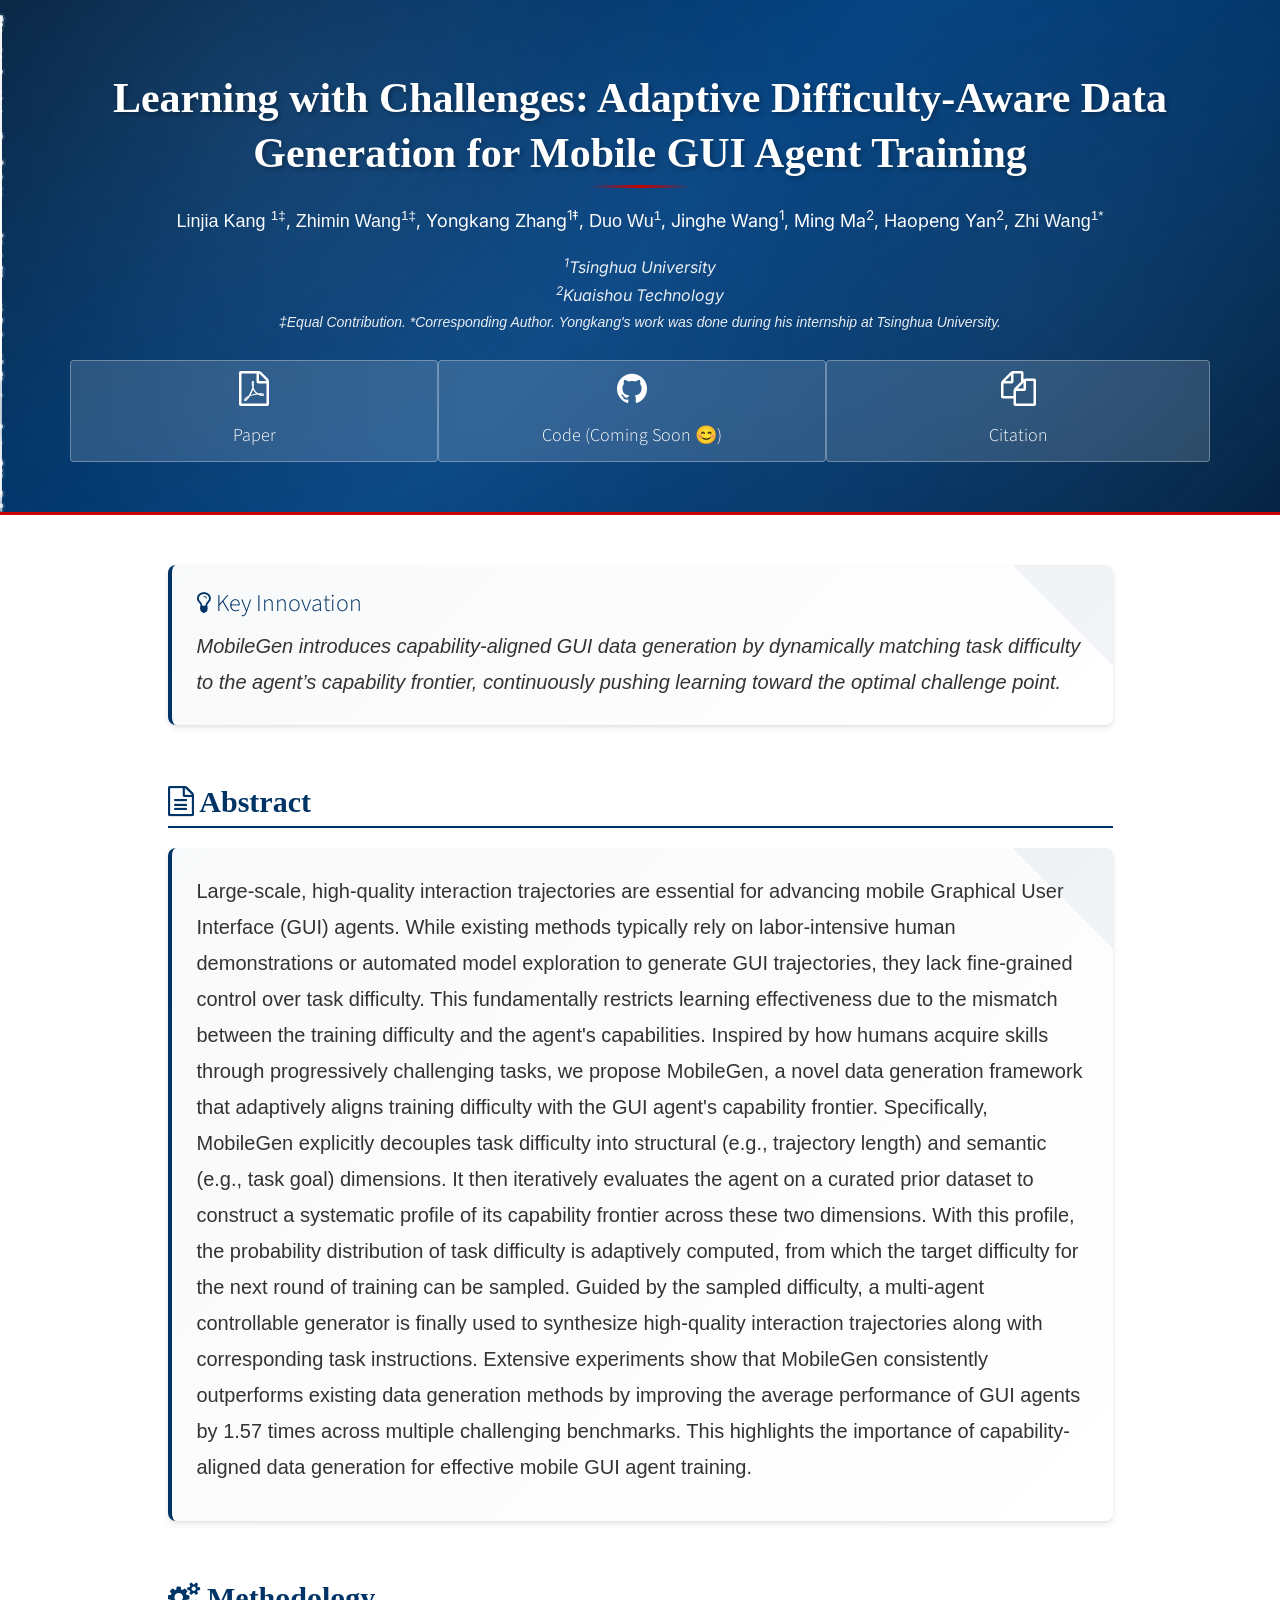
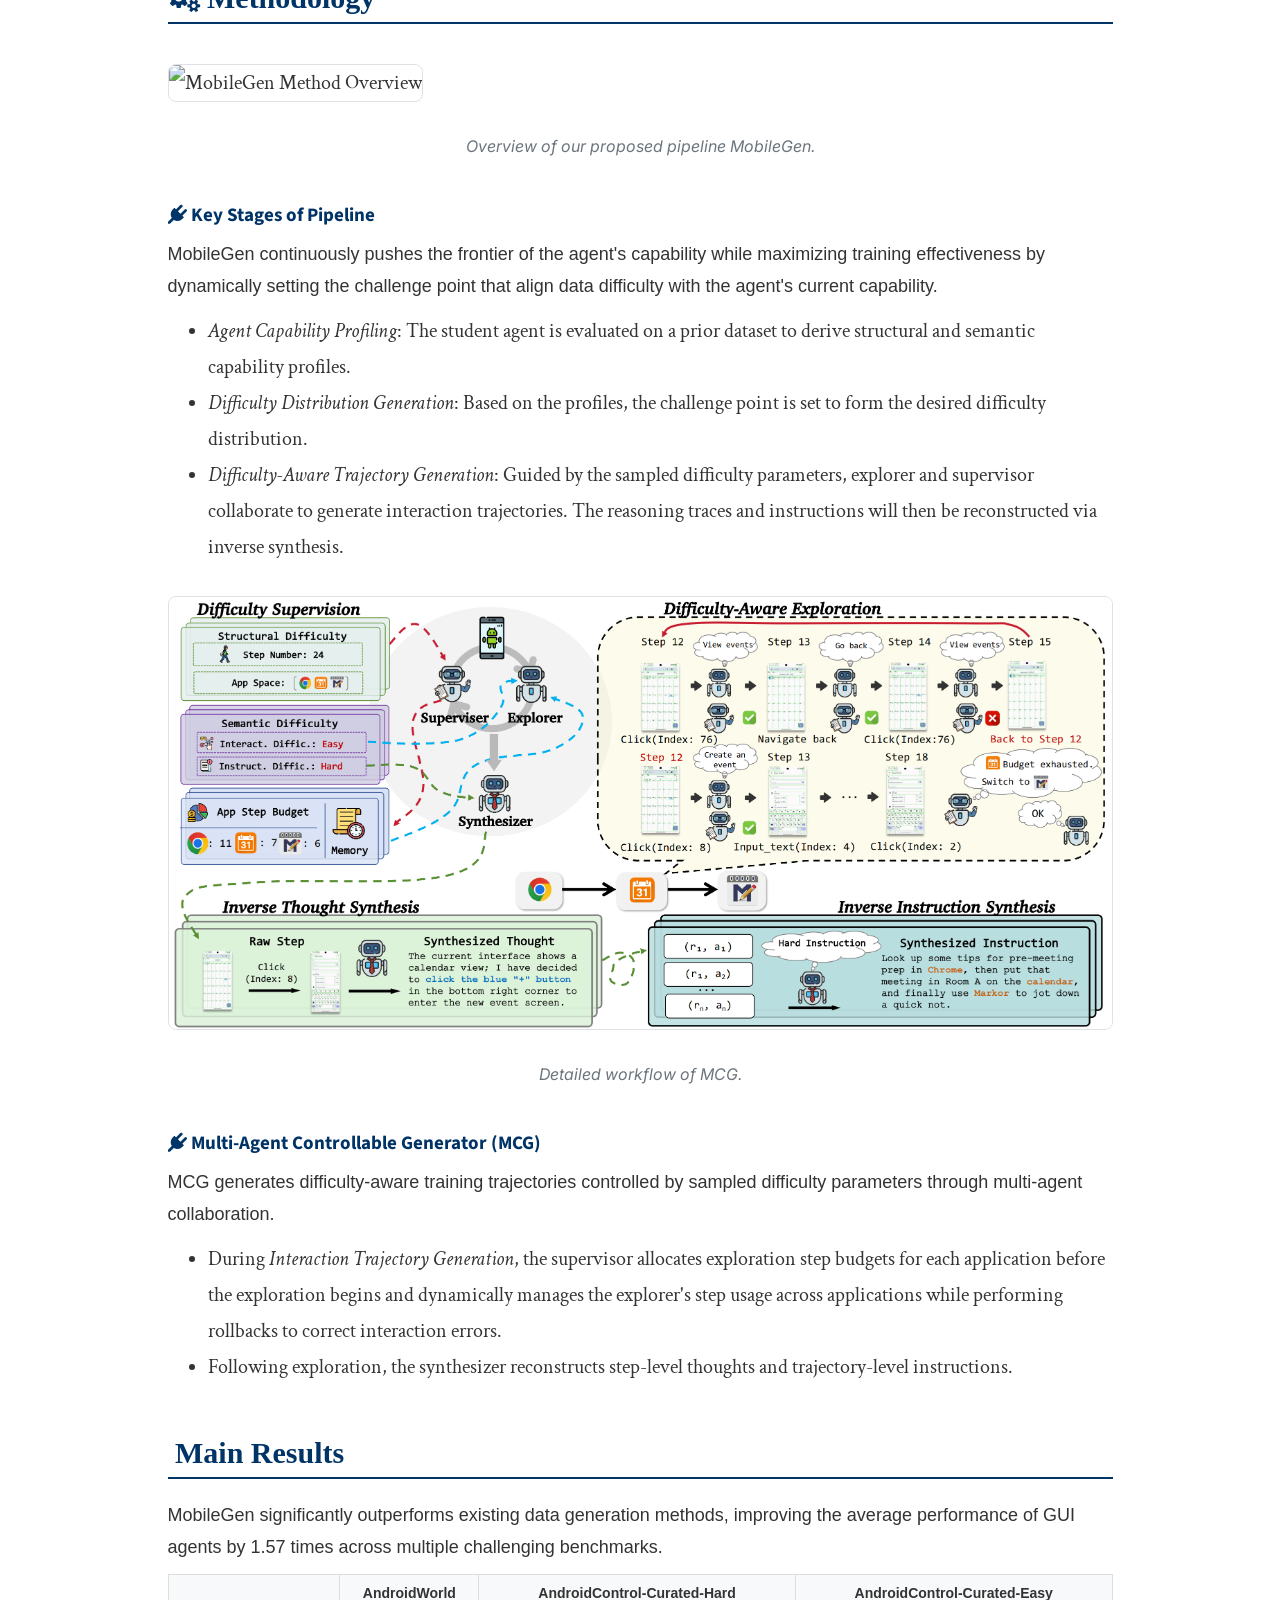
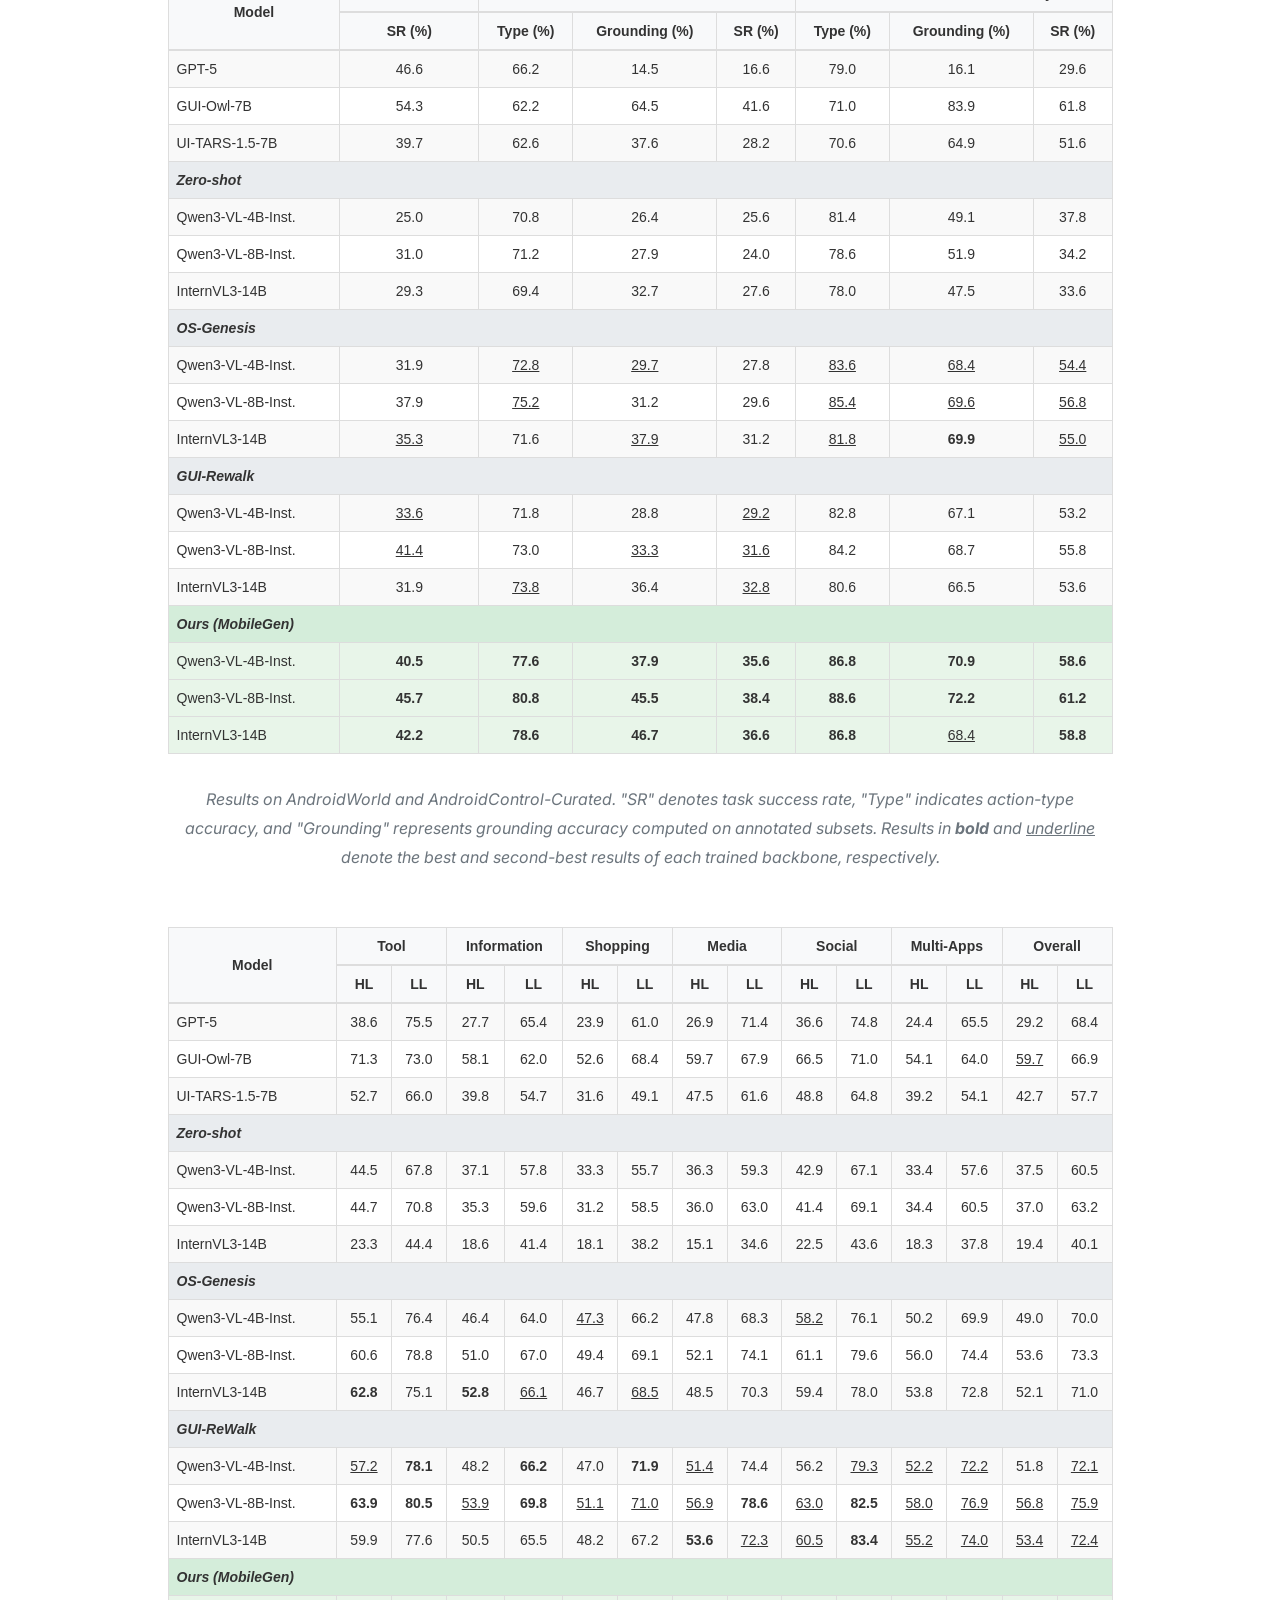
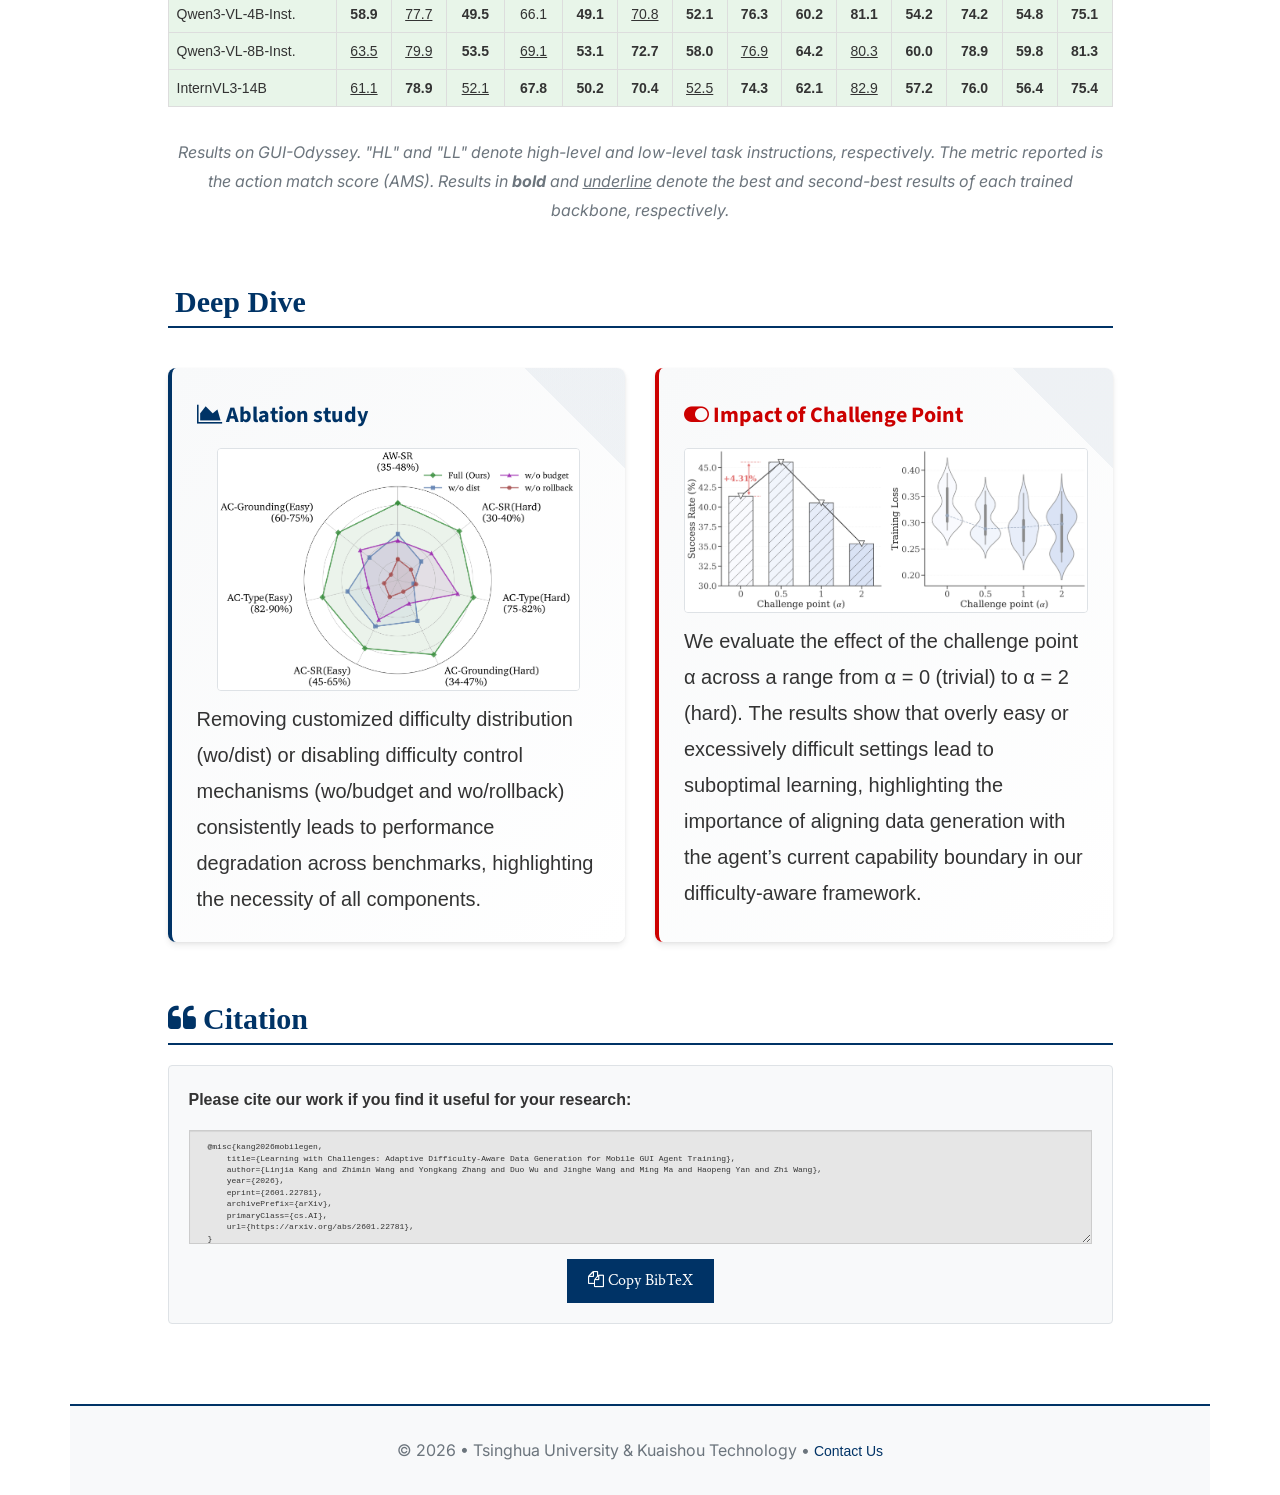
==== papers/mobilegen/index.html @ c937081b "Add papers directory" ====
<!DOCTYPE html>
<html lang="en">

<head>
    <meta charset="UTF-8">
    <meta http-equiv="x-ua-compatible" content="ie=edge">
    <meta name="viewport" content="width=device-width, initial-scale=1">

    <title>Learning with Challenges: Adaptive Difficulty-Aware Data Generation for Mobile GUI Agent Training</title>
    <meta name="description" content="MobileGen — a novel data generation framework that adaptively aligns training difficulty with the GUI agent's capability frontier.">
    <meta name="keywords" content="GUI Agent, Vision Language Model, Data Generation, Multi-Agent System">
    <meta name="author" content="Kang et al.">

    <!-- Open Graph Meta Tags -->
    <meta property="og:title" content="Learning with Challenges: Adaptive Difficulty-Aware Data Generation for Mobile GUI Agent Training" />
    <meta property="og:description" content="MobileGen — a novel data generation framework that adaptively aligns training difficulty with the GUI agent's capability frontier." />
    <meta property="og:type" content="website" />
    <meta property="og:url" content="https://xiaogou1234.github.io/mobilegen/" />
    <meta property="og:image" content="https://xiaogou1234.github.io/mobilegen/img/mobilegen.png" />
    <meta property="og:image:type" content="image/png" />
    <meta property="og:image:width" content="1200" />
    <meta property="og:image:height" content="630" />

    <!-- Academic Meta Tags -->
    <meta name="citation_title" content="Learning with Challenges: Adaptive Difficulty-Aware Data Generation for Mobile GUI Agent Training">
    <meta name="citation_author" content="Kang, Linjia">
    <meta name="citation_publication_date" content="2026">
    <!-- <meta name="citation_abstract" content="Designing control policies to ensure robust network services is essential to modern digital infrastructure. Trailblazer presents the first systematic framework to realize generalist policies for networking using Large Language Models."> -->

    <!-- Favicon -->
    <link rel="icon" href="img/mobilegen.png">

    <!-- Academic Fonts -->
    <link href="https://fonts.googleapis.com/css2?family=Georgia:wght@400;700&family=Crimson+Text:wght@400;600&family=Inter:wght@300;400;500;600;700&display=swap" rel="stylesheet">

    <!-- Bootstrap and CSS -->
    <link rel="stylesheet" href="https://maxcdn.bootstrapcdn.com/bootstrap/3.3.5/css/bootstrap.min.css">
    <link rel="stylesheet" href="https://maxcdn.bootstrapcdn.com/font-awesome/4.4.0/css/font-awesome.min.css">
    <link rel="stylesheet" href="https://cdnjs.cloudflare.com/ajax/libs/codemirror/5.8.0/codemirror.min.css">
    <link rel="stylesheet" href="css/app.css">
    <link rel="stylesheet" href="css/bootstrap.min.css">

    <!-- JavaScript -->
    <script src="https://ajax.googleapis.com/ajax/libs/jquery/1.11.3/jquery.min.js"></script>
    <script src="https://maxcdn.bootstrapcdn.com/bootstrap/3.3.5/js/bootstrap.min.js"></script>
    <script src="https://cdnjs.cloudflare.com/ajax/libs/codemirror/5.8.0/codemirror.min.js"></script>
    <script src="https://cdnjs.cloudflare.com/ajax/libs/clipboard.js/1.5.3/clipboard.min.js"></script>
    <script src="js/app.js"></script>
    <script src="js/video_comparison.js"></script>

    <style>
        :root {
            --nature-blue: #003366;
            --science-red: #CC0000;
            --academic-gray: #6c757d;
            --light-gray: #f8f9fa;
            --border-gray: #dee2e6;
        }

        body {
            font-family: 'Crimson Text', Georgia, serif;
            font-size: 20px;
            line-height: 1.8;
            color: #333;
            background-color: #ffffff;
        }

        .academic-header {
            background: linear-gradient(135deg, #001f3f 0%, #003366 25%, #004080 50%, #003366 75%, #001f3f 100%);
            color: white;
            padding: 50px 0;
            margin-bottom: 30px;
            border-bottom: 3px solid var(--science-red);
            position: relative;
            overflow: hidden;
        }

        .academic-header::before {
            content: "";
            position: absolute;
            top: 0;
            left: 0;
            right: 0;
            bottom: 0;
            background:
                radial-gradient(circle at 20% 20%, rgba(255,255,255,0.08) 0%, transparent 50%),
                radial-gradient(circle at 80% 60%, rgba(255,255,255,0.06) 0%, transparent 50%),
                radial-gradient(circle at 40% 80%, rgba(255,255,255,0.04) 0%, transparent 50%);
            animation: floatAnimation 20s ease-in-out infinite;
        }

        .academic-header::after {
            content: "";
            position: absolute;
            top: 0;
            left: 0;
            right: 0;
            bottom: 0;
            background-image:
                linear-gradient(45deg, transparent 48%, rgba(255,255,255,0.02) 49%, rgba(255,255,255,0.02) 51%, transparent 52%),
                linear-gradient(-45deg, transparent 48%, rgba(255,255,255,0.015) 49%, rgba(255,255,255,0.015) 51%, transparent 52%);
            background-size: 60px 60px, 60px 60px;
            animation: patternMove 30s linear infinite;
            opacity: 0.3;
        }

        #particles-canvas {
            position: absolute;
            top: 0;
            left: 0;
            width: 100%;
            height: 100%;
            pointer-events: none;
            z-index: 1;
        }

        @keyframes floatAnimation {
            0%, 100% { transform: translate(0, 0) scale(1); }
            33% { transform: translate(20px, -20px) scale(1.05); }
            66% { transform: translate(-20px, 20px) scale(0.95); }
        }

        @keyframes patternMove {
            0% { background-position: 0 0, 0 0; }
            100% { background-position: 60px 60px, -60px 60px; }
        }

        .header-content {
            position: relative;
            z-index: 2;
        }

        .academic-header .paper-title {
            position: relative;
            text-shadow: 2px 2px 4px rgba(0,0,0,0.3);
        }

        .academic-header .paper-title::after {
            content: "";
            position: absolute;
            bottom: -8px;
            left: 50%;
            transform: translateX(-50%);
            width: 100px;
            height: 3px;
            background: linear-gradient(90deg, transparent, var(--science-red), transparent);
            animation: pulse 2s ease-in-out infinite;
        }

        @keyframes pulse {
            0%, 100% { opacity: 0.6; width: 80px; }
            50% { opacity: 1; width: 120px; }
        }

        .paper-title {
            font-family: 'Georgia', serif;
            font-size: 42px;
            font-weight: 700;
            line-height: 1.3;
            margin-bottom: 20px;
            color: white;
        }

        .author-list {
            font-family: 'Inter', sans-serif;
            font-size: 18px;
            color: var(--academic-gray);
            margin-bottom: 15px;
        }

        .affiliation {
            font-family: 'Inter', sans-serif;
            font-size: 16px;
            color: var(--academic-gray);
            font-style: italic;
        }

        .journal-badge {
            display: inline-block;
            background: var(--science-red);
            color: white;
            padding: 10px 20px;
            border-radius: 4px;
            font-family: 'Inter', sans-serif;
            font-weight: 600;
            font-size: 16px;
            margin: 10px 0;
            text-transform: uppercase;
            letter-spacing: 1px;
        }

        .section-title {
            font-family: 'Georgia', serif;
            font-size: 30px;
            font-weight: 700;
            color: var(--nature-blue);
            border-bottom: 2px solid var(--nature-blue);
            padding-bottom: 8px;
            margin-top: 40px;
            margin-bottom: 20px;
        }

        .abstract-box {
            background: linear-gradient(135deg, var(--light-gray), #ffffff);
            border-left: 4px solid var(--nature-blue);
            padding: 25px;
            margin: 20px 0;
            border-radius: 8px;
            box-shadow: 0 4px 6px rgba(0,0,0,0.07), 0 1px 3px rgba(0,0,0,0.06);
            position: relative;
            overflow: hidden;
        }

        .abstract-box::before {
            content: "";
            position: absolute;
            top: 0;
            right: 0;
            width: 100px;
            height: 100px;
            background: linear-gradient(45deg, transparent 50%, rgba(0,51,102,0.05) 50%);
            border-radius: 0 0 0 100%;
        }

        .abstract-box h3 {
            position: relative;
            z-index: 2;
        }

        .abstract-box p {
            position: relative;
            z-index: 2;
        }

        .figure-caption {
            font-family: 'Inter', sans-serif;
            font-size: 16px;
            color: var(--academic-gray);
            text-align: center;
            margin-top: 10px;
            margin-bottom: 20px;
            font-style: italic;
        }

        .citation-text {
            font-family: 'Crimson Text', Georgia, serif;
            font-size: 18px;
            background: var(--light-gray);
            border: 1px solid var(--border-gray);
            border-radius: 4px;
            padding: 20px;
            margin: 20px 0;
        }

        .nav-pills > li > a {
            border-radius: 4px;
            font-family: 'Inter', sans-serif;
            font-weight: 500;
            transition: all 0.3s ease;
        }

        .nav-pills > li > a:hover {
            background-color: var(--nature-blue);
            color: white;
            transform: translateY(-2px);
        }

        .finding-title {
            font-family: 'Georgia', serif;
            font-size: 24px;
            font-weight: 600;
            color: var(--nature-blue);
            margin: 25px 0 15px 0;
        }

        .doi-link {
            font-family: 'Inter', sans-serif;
            font-size: 16px;
            color: var(--academic-gray);
            background: var(--light-gray);
            padding: 6px 12px;
            border-radius: 4px;
            display: inline-block;
            margin: 10px 0;
        }

        @media (max-width: 768px) {
            .paper-title {
                font-size: 32px;
            }
            body {
                font-size: 18px;
            }
            .section-title {
                font-size: 24px;
            }
            .finding-title {
                font-size: 20px;
            }
            .author-list {
                font-size: 16px;
            }
            .affiliation {
                font-size: 14px;
            }
            .figure-caption {
                font-size: 14px;
            }
            .citation-text {
                font-size: 16px;
            }
            .doi-link {
                font-size: 14px;
            }

            /* Mobile enhanced styles */
            .academic-header .nav-pills > li > a h4 {
                font-size: 16px !important;
            }

            .academic-header .nav-pills > li > a i.fa-2x {
                font-size: 2em !important;
            }

            .abstract-box h3 {
                font-size: 20px !important;
            }

            .abstract-box p,
            .text-justify {
                font-size: 18px !important;
            }

            .col-md-6 h4 {
                font-size: 18px !important;
            }

            .col-md-6 ul,
            .col-md-6 li {
                font-size: 18px !important;
            }

            footer p {
                font-size: 14px !important;
            }

            .btn {
                font-size: 14px !important;
                padding: 8px 16px !important;
            }

            textarea.form-control {
                font-size: 14px !important;
            }
        }

        /* Enhanced container width for larger screens */
        @media (min-width: 1200px) {
            .container {
                max-width: 1200px;
            }
        }

        /* Custom styles for better readability */
        .container-fluid-custom {
            max-width: 95%;
            margin: 0 auto;
            padding: 0 15px;
        }

        @media (min-width: 1400px) {
            .container-fluid-custom {
                max-width: 1300px;
            }
        }

        /* Enhanced navigation button styles */
        .academic-header .nav-pills > li > a h4 {
            font-size: 18px !important;
            margin-bottom: 5px !important;
            transition: all 0.3s ease !important;
        }

        .academic-header .nav-pills > li > a i.fa-2x {
            font-size: 2.5em !important;
            margin-bottom: 10px;
            transition: all 0.3s ease !important;
        }

        .academic-header .nav-pills > li > a {
            background: linear-gradient(135deg, rgba(255,255,255,0.1), rgba(255,255,255,0.05)) !important;
            border: 1px solid rgba(255,255,255,0.2) !important;
            backdrop-filter: blur(10px) !important;
            position: relative !important;
            overflow: hidden !important;
        }

        .academic-header .nav-pills > li > a::before {
            content: "";
            position: absolute;
            top: 0;
            left: -100%;
            width: 100%;
            height: 100%;
            background: linear-gradient(90deg, transparent, rgba(255,255,255,0.2), transparent);
            transition: left 0.5s ease;
        }

        .academic-header .nav-pills > li > a:hover::before {
            left: 100%;
        }

        /* Enhanced abstract and content text */
        .abstract-box h3 {
            font-size: 24px !important;
        }

        .abstract-box p,
        .text-justify {
            font-size: 20px !important;
            line-height: 1.8 !important;
        }

        /* Enhanced methodology headings */
        .col-md-6 h4 {
            font-size: 22px !important;
        }

        .col-md-6 ul,
        .col-md-6 li {
            font-size: 20px !important;
            line-height: 1.6 !important;
        }

        /* Enhanced footer text */
        footer p {
            font-size: 16px !important;
        }

        /* Enhanced button text */
        .btn {
            font-size: 16px !important;
            padding: 10px 20px !important;
        }

        /* Enhanced textarea */
        textarea.form-control {
            /* font-size: 16px !important; */
        }
    </style>
</head>

<body>
    <!-- Academic Header -->
    <div class="academic-header">
        <canvas id="particles-canvas"></canvas>
        <div class="container">
            <div class="row">
                <div class="col-md-12">
                    <div class="text-center header-content">
                        <h1 class="paper-title">Learning with Challenges: Adaptive Difficulty-Aware Data Generation for Mobile GUI Agent Training</h1>

                        <!-- Authors in Header -->
                        <div class="author-list text-center" style="color: white; margin-top: 25px; margin-bottom: 15px;">
                            <a href="https://xiaogou1234.github.io" style="color: #f8f9fa; font-size: 18px;"> Linjia Kang <sup>1‡</sup></a>,
                            <a href="https://zhiminwangss.github.io/" style="color: #f8f9fa; font-size: 18px;">Zhimin Wang<sup>1‡</sup></a>,
                            Yongkang Zhang<sup>1‡</sup>,
                            <a href="https://duowuyms.github.io/" style="color: #f8f9fa; font-size: 18px;">Duo Wu<sup>1</sup></a>,
                            Jinghe Wang<sup>1</sup>,
                            Ming Ma<sup>2</sup>,
                            Haopeng Yan<sup>2</sup>,
                            <a href="http://zwang.inflexionlab.org" style="color: #f8f9fa; font-size: 18px;">Zhi Wang<sup>1*</sup></a>
                        </div>

                        <!-- Affiliations in Header -->
                        <div class="affiliation text-center" style="color: rgba(255,255,255,0.9); margin-bottom: 20px; font-size: 16px;">
                            <sup>1</sup>Tsinghua University <br>
                            <sup>2</sup>Kuaishou Technology<br>
                            <p>‡Equal Contribution. *Corresponding Author. Yongkang's work was done during his internship at Tsinghua University.</p>
                        </div>

                        <!-- Navigation Pills in Header -->
                        <div style="margin-top: 25px;">
                            <ul class="nav nav-pills nav-justified" style="margin: 0;">
                                <li>
                                    <a href="https://arxiv.org/pdf/2601.22781" target="_blank" style="background: rgba(255,255,255,0.15); border: 1px solid rgba(255,255,255,0.3); color: white;">
                                        <i class="fa fa-file-pdf-o fa-2x"></i>
                                        <h4 style="color: white; margin: 10px 0 0 0;">Paper</h4>
                                    </a>
                                </li>
                                <li>
                                    <a href="" target="_blank" style="background: rgba(255,255,255,0.15); border: 1px solid rgba(255,255,255,0.3); color: white;">
                                        <i class="fa fa-github fa-2x"></i>
                                        <h4 style="color: white; margin: 10px 0 0 0;">Code (Coming Soon 😊)</h4>
                                    </a>
                                </li>
                                <li>
                                    <a href="#citation" style="background: rgba(255,255,255,0.15); border: 1px solid rgba(255,255,255,0.3); color: white;">
                                        <i class="fa fa-copy fa-2x"></i>
                                        <h4 style="color: white; margin: 10px 0 0 0;">Citation</h4>
                                    </a>
                                </li>
                            </ul>
                        </div>
                    </div>
                </div>
            </div>
        </div>
    </div>

    <div class="container" id="main">

        <!-- Key Visual -->
        <div class="row">
            <div class="col-md-10 col-md-offset-1">
                <!-- <p class="figure-caption">
                    Figure 1: Trailblazer framework overview showing the pioneering approach that grounds Large Language Models as generalist policies for network optimization.
                </p> -->

                <div class="abstract-box">
                    <h3 style="margin-top: 0; color: var(--nature-blue);">
                        <i class="fa fa-lightbulb-o"></i> Key Innovation
                    </h3>
                    <p class="text-align" style="margin-bottom: 0;">
                        <i>MobileGen introduces capability-aligned GUI data generation by dynamically matching task difficulty to the agent’s capability frontier, continuously pushing learning toward the optimal challenge point.</i>
                    </p>
                </div>
                <!-- <img src="img/key_finding.gif" alt="Trailblazer Framework Overview" width="100%" style="border: 1px solid var(--border-gray); border-radius: 8px; box-shadow: 0 4px 8px rgba(0,0,0,0.1);"> -->

            </div>
        </div>
  
        <!-- Abstract Section -->
        <div class="row">
            <div class="col-md-10 col-md-offset-1">
                <h2 class="section-title">
                    <i class="fa fa-file-text-o"></i> Abstract
                </h2>
                <div class="abstract-box">
                    <p class="text-align">
                        Large-scale, high-quality interaction trajectories are essential for advancing mobile Graphical User Interface (GUI) agents. While existing methods typically rely on labor-intensive human demonstrations or automated model exploration to generate GUI trajectories, they lack fine-grained control over task difficulty. This fundamentally restricts learning effectiveness due to the mismatch between the training difficulty and the agent's capabilities. Inspired by how humans acquire skills through progressively challenging tasks, we propose MobileGen, a novel data generation framework that adaptively aligns training difficulty with the GUI agent's capability frontier. Specifically, MobileGen explicitly decouples task difficulty into structural (e.g., trajectory length) and semantic (e.g., task goal) dimensions. It then iteratively evaluates the agent on a curated prior dataset to construct a systematic profile of its capability frontier across these two dimensions. With this profile, the probability distribution of task difficulty is adaptively computed, from which the target difficulty for the next round of training can be sampled. Guided by the sampled difficulty, a multi-agent controllable generator is finally used to synthesize high-quality interaction trajectories along with corresponding task instructions. Extensive experiments show that MobileGen consistently outperforms existing data generation methods by improving the average performance of GUI agents by 1.57 times across multiple challenging benchmarks. This highlights the importance of capability-aligned data generation for effective mobile GUI agent training.
                    </p>
                </div>
            </div>
        </div>

        <!-- Method Section -->
        <div class="row">
            <div class="col-md-10 col-md-offset-1">
                <h2 class="section-title">
                    <i class="fa fa-cogs"></i> Methodology
                </h2>

                <div class="row">
                    <div class="col-md-12">
                        <img src="img/first-figure-compressed_01.png" alt="MobileGen Method Overview" width="100%" style="border: 1px solid var(--border-gray); border-radius: 8px; margin: 20px 0;">
                        <p class="figure-caption">
                             Overview of our proposed pipeline MobileGen.
                        </p>
                    </div>
                </div>

                <div class="row">
                    <div class="col-md-12">
                        <h4 style="color: var(--nature-blue); margin-top: 25px;">
                            <i class="fa fa-plug"></i> <b>Key Stages of Pipeline</b>
                        </h4>
                        <p class="text-align" style="font-size: 18px;">
                            <!-- The Network Input-Output Knowledge Alignment scheme (NIOKA) bridges the gap between LLMs and networking tasks through three key modules: -->
                            MobileGen continuously pushes the frontier of the agent's capability while maximizing training effectiveness by dynamically setting the challenge point that align data difficulty with the agent's current capability.
                        </p>
                        <ul>
                            <li><i>Agent Capability Profiling</i>: The student agent is evaluated on a prior dataset to derive structural and semantic capability profiles.</li>
                            <li><i>Difficulty Distribution Generation</i>: Based on the profiles, the challenge point is set to form the desired difficulty distribution. </li>
                            <li><i>Difficulty-Aware Trajectory Generation</i>: Guided by the sampled difficulty parameters, explorer and supervisor collaborate to generate interaction trajectories. The reasoning traces and instructions will then be reconstructed via inverse synthesis.</li>
                        </ul>
                    </div>
                </div>

                <div class="row">
                    <div class="col-md-12">
                        <img src="img/second-figure-compressed_01.png" alt="MCG Method Overview" width="100%" style="border: 1px solid var(--border-gray); border-radius: 8px; margin: 20px 0;">
                        <p class="figure-caption">
                             Detailed workflow of MCG.
                        </p>
                    </div>
                </div>

                <div class="row">
                    <div class="col-md-12">
                        <h4 style="color: var(--nature-blue); margin-top: 25px;">
                            <i class="fa fa-plug"></i> <b>Multi-Agent Controllable Generator (MCG)</b>
                        </h4>
                        <p class="text-align" style="font-size: 18px;">
                            MCG generates difficulty-aware training trajectories controlled by sampled difficulty parameters through multi-agent collaboration.
                        </p>
                        <ul>
                            <li>During <i>Interaction Trajectory Generation</i>, the supervisor allocates exploration step budgets for each application before the exploration begins and dynamically manages the explorer's step usage across applications while performing rollbacks to correct interaction errors.</li>
                            <li>Following exploration, the synthesizer reconstructs step-level thoughts and trajectory-level instructions.</li>
                        </ul>
                    </div>
                </div>

            </div>
        </div>
  
        <!-- <div class="row">
            <div class="col-md-8 col-md-offset-2">
                <h3>
                    Hyperparameter Search Algorithm
                </h3>
                
				<table style="width: 100%; border-collapse: collapse;">
				  <tr>
				    <td style="text-align: center;">
		                <image  src="img/mesongs_framework.png" width="100%"></image>
					</td>
				  </tr>
				</table>
                <br>
                <p class="text-justify">
                    1) We prune insignificant Gaussians by considering both view-dependent and view-independent factors. 2) Geometry compression is performed using an octree to generate voxelized coordinates for future transformations. 3) We replace rotation quaternions with Euler angles. 4) Applying RAHT and 5) block quantization to important attributes. Notably, RAHT is not applied to the scales when the quantization bit is 8 (<em>see dashed arrow</em>). 6) To significantly compress the remained SH coefficients, vector quantization is employed. 7) All components are packed by <em>zip</em>.
                </p>
            </div>
        </div>
<br> -->

      <!-- Results Section -->
        <div class="row">
            <div class="col-md-10 col-md-offset-1">
                <h2 class="section-title">
                    <i class="fa fa-chart-line"></i> Main Results
                </h2>
                <p class="text-align" style="font-size: 18px;">
                    MobileGen significantly outperforms existing data generation methods, improving the average performance of GUI agents by 1.57 times across multiple challenging benchmarks.
                </p>
                <div class="table-responsive">
                    <table class="table table-bordered table-striped text-center">
                        <thead>
                            <tr style="background-color: #f8f9fa;">
                                <th rowspan="2" style="vertical-align: middle; text-align: center;">Model</th>
                                <th rowspan="1" style="text-align: center;">AndroidWorld</th>
                                <th colspan="3" style="text-align: center;">AndroidControl-Curated-Hard</th>
                                <th colspan="3" style="text-align: center;">AndroidControl-Curated-Easy</th>
                            </tr>
                            <tr style="background-color: #f8f9fa;">
                                <th style="text-align: center;">SR (%)</th>
                                <th style="text-align: center;">Type (%)</th>
                                <th style="text-align: center;">Grounding (%)</th>
                                <th style="text-align: center;">SR (%)</th>
                                <th style="text-align: center;">Type (%)</th>
                                <th style="text-align: center;">Grounding (%)</th>
                                <th style="text-align: center;">SR (%)</th>
                            </tr>
                        </thead>
                        <tbody>
                            <!-- Baselines -->
                            <tr>
                                <td style="text-align: left;">GPT-5</td>
                                <td>46.6</td>
                                <td>66.2</td>
                                <td>14.5</td>
                                <td>16.6</td>
                                <td>79.0</td>
                                <td>16.1</td>
                                <td>29.6</td>
                            </tr>
                            <tr>
                                <td style="text-align: left;">GUI-Owl-7B</td>
                                <td>54.3</td>
                                <td>62.2</td>
                                <td>64.5</td>
                                <td>41.6</td>
                                <td>71.0</td>
                                <td>83.9</td>
                                <td>61.8</td>
                            </tr>
                            <tr>
                                <td style="text-align: left;">UI-TARS-1.5-7B</td>
                                <td>39.7</td>
                                <td>62.6</td>
                                <td>37.6</td>
                                <td>28.2</td>
                                <td>70.6</td>
                                <td>64.9</td>
                                <td>51.6</td>
                            </tr>
                            
                            <!-- Zero-shot -->
                            <tr style="background-color: #e9ecef;"><td colspan="8" style="text-align: left; font-style: italic; font-weight: bold;">Zero-shot</td></tr>
                            <tr>
                                <td style="text-align: left;">Qwen3-VL-4B-Inst.</td>
                                <td>25.0</td>
                                <td>70.8</td>
                                <td>26.4</td>
                                <td>25.6</td>
                                <td>81.4</td>
                                <td>49.1</td>
                                <td>37.8</td>
                            </tr>
                            <tr>
                                <td style="text-align: left;">Qwen3-VL-8B-Inst.</td>
                                <td>31.0</td>
                                <td>71.2</td>
                                <td>27.9</td>
                                <td>24.0</td>
                                <td>78.6</td>
                                <td>51.9</td>
                                <td>34.2</td>
                            </tr>
                            <tr>
                                <td style="text-align: left;">InternVL3-14B</td>
                                <td>29.3</td>
                                <td>69.4</td>
                                <td>32.7</td>
                                <td>27.6</td>
                                <td>78.0</td>
                                <td>47.5</td>
                                <td>33.6</td>
                            </tr>

                            <!-- OS-Genesis -->
                            <tr style="background-color: #e9ecef;"><td colspan="8" style="text-align: left; font-style: italic; font-weight: bold;">OS-Genesis</td></tr>
                            <tr>
                                <td style="text-align: left;">Qwen3-VL-4B-Inst.</td>
                                <td>31.9</td>
                                <td><u>72.8</u></td>
                                <td><u>29.7</u></td>
                                <td>27.8</td>
                                <td><u>83.6</u></td>
                                <td><u>68.4</u></td>
                                <td><u>54.4</u></td>
                            </tr>
                            <tr>
                                <td style="text-align: left;">Qwen3-VL-8B-Inst.</td>
                                <td>37.9</td>
                                <td><u>75.2</u></td>
                                <td>31.2</td>
                                <td>29.6</td>
                                <td><u>85.4</u></td>
                                <td><u>69.6</u></td>
                                <td><u>56.8</u></td>
                            </tr>
                            <tr>
                                <td style="text-align: left;">InternVL3-14B</td>
                                <td><u>35.3</u></td>
                                <td>71.6</td>
                                <td><u>37.9</u></td>
                                <td>31.2</td>
                                <td><u>81.8</u></td>
                                <td><b>69.9</b></td>
                                <td><u>55.0</u></td>
                            </tr>

                            <!-- GUI-Rewalk -->
                            <tr style="background-color: #e9ecef;"><td colspan="8" style="text-align: left; font-style: italic; font-weight: bold;">GUI-Rewalk</td></tr>
                            <tr>
                                <td style="text-align: left;">Qwen3-VL-4B-Inst.</td>
                                <td><u>33.6</u></td>
                                <td>71.8</td>
                                <td>28.8</td>
                                <td><u>29.2</u></td>
                                <td>82.8</td>
                                <td>67.1</td>
                                <td>53.2</td>
                            </tr>
                            <tr>
                                <td style="text-align: left;">Qwen3-VL-8B-Inst.</td>
                                <td><u>41.4</u></td>
                                <td>73.0</td>
                                <td><u>33.3</u></td>
                                <td><u>31.6</u></td>
                                <td>84.2</td>
                                <td>68.7</td>
                                <td>55.8</td>
                            </tr>
                            <tr>
                                <td style="text-align: left;">InternVL3-14B</td>
                                <td>31.9</td>
                                <td><u>73.8</u></td>
                                <td>36.4</td>
                                <td><u>32.8</u></td>
                                <td>80.6</td>
                                <td>66.5</td>
                                <td>53.6</td>
                            </tr>
                            
                            <!-- Ours -->
                            <tr style="background-color: #d4edda;"><td colspan="8" style="text-align: left; font-style: italic; font-weight: bold;">Ours (MobileGen)</td></tr>
                            <tr style="background-color: #e8f5e9;">
                                <td style="text-align: left;">Qwen3-VL-4B-Inst.</td>
                                <td><b>40.5</b></td>
                                <td><b>77.6</b></td>
                                <td><b>37.9</b></td>
                                <td><b>35.6</b></td>
                                <td><b>86.8</b></td>
                                <td><b>70.9</b></td>
                                <td><b>58.6</b></td>
                            </tr>
                            <tr style="background-color: #e8f5e9;">
                                <td style="text-align: left;">Qwen3-VL-8B-Inst.</td>
                                <td><b>45.7</b></td>
                                <td><b>80.8</b></td>
                                <td><b>45.5</b></td>
                                <td><b>38.4</b></td>
                                <td><b>88.6</b></td>
                                <td><b>72.2</b></td>
                                <td><b>61.2</b></td>
                            </tr>
                            <tr style="background-color: #e8f5e9;">
                                <td style="text-align: left;">InternVL3-14B</td>
                                <td><b>42.2</b></td>
                                <td><b>78.6</b></td>
                                <td><b>46.7</b></td>
                                <td><b>36.6</b></td>
                                <td><b>86.8</b></td>
                                <td><u>68.4</u></td>
                                <td><b>58.8</b></td>
                            </tr>
                        </tbody>
                    </table>
                </div>
                <p class="figure-caption">
                    Results on AndroidWorld and AndroidControl-Curated. "SR" denotes task success rate, "Type" indicates action-type accuracy, and "Grounding" represents grounding accuracy computed on annotated subsets. Results in <b>bold</b> and <u>underline</u> denote the best and second-best results of each trained backbone, respectively.
                </p>
                <br>
                <div class="table-responsive">
                    <table class="table table-bordered table-striped text-center">
                        <thead>
                            <tr style="background-color: #f8f9fa;">
                                <th rowspan="2" style="vertical-align: middle; text-align: center;">Model</th>
                                <th colspan="2" style="text-align: center;">Tool</th>
                                <th colspan="2" style="text-align: center;">Information</th>
                                <th colspan="2" style="text-align: center;">Shopping</th>
                                <th colspan="2" style="text-align: center;">Media</th>
                                <th colspan="2" style="text-align: center;">Social</th>
                                <th colspan="2" style="text-align: center;">Multi-Apps</th>
                                <th colspan="2" style="text-align: center;">Overall</th>
                            </tr>
                            <tr style="background-color: #f8f9fa;">
                                <th style="text-align: center;">HL</th>
                                <th style="text-align: center;">LL</th>
                                <th style="text-align: center;">HL</th>
                                <th style="text-align: center;">LL</th>
                                <th style="text-align: center;">HL</th>
                                <th style="text-align: center;">LL</th>
                                <th style="text-align: center;">HL</th>
                                <th style="text-align: center;">LL</th>
                                <th style="text-align: center;">HL</th>
                                <th style="text-align: center;">LL</th>
                                <th style="text-align: center;">HL</th>
                                <th style="text-align: center;">LL</th>
                                <th style="text-align: center;">HL</th>
                                <th style="text-align: center;">LL</th>
                            </tr>
                        </thead>
                        <tbody>
                            <!-- Baselines -->
                            <tr>
                                <td style="text-align: left;">GPT-5</td>
                                <td>38.6</td><td>75.5</td><td>27.7</td><td>65.4</td><td>23.9</td><td>61.0</td><td>26.9</td><td>71.4</td><td>36.6</td><td>74.8</td><td>24.4</td><td>65.5</td><td>29.2</td><td>68.4</td>
                            </tr>
                            <tr>
                                <td style="text-align: left;">GUI-Owl-7B</td>
                                <td>71.3</td><td>73.0</td><td>58.1</td><td>62.0</td><td>52.6</td><td>68.4</td><td>59.7</td><td>67.9</td><td>66.5</td><td>71.0</td><td>54.1</td><td>64.0</td><td><u>59.7</u></td><td>66.9</td>
                            </tr>
                            <tr>
                                <td style="text-align: left;">UI-TARS-1.5-7B</td>
                                <td>52.7</td><td>66.0</td><td>39.8</td><td>54.7</td><td>31.6</td><td>49.1</td><td>47.5</td><td>61.6</td><td>48.8</td><td>64.8</td><td>39.2</td><td>54.1</td><td>42.7</td><td>57.7</td>
                            </tr>
                            
                            <!-- Zero-shot -->
                            <tr style="background-color: #e9ecef;"><td colspan="15" style="text-align: left; font-style: italic; font-weight: bold;">Zero-shot</td></tr>
                            <tr>
                                <td style="text-align: left;">Qwen3-VL-4B-Inst.</td>
                                <td>44.5</td><td>67.8</td><td>37.1</td><td>57.8</td><td>33.3</td><td>55.7</td><td>36.3</td><td>59.3</td><td>42.9</td><td>67.1</td><td>33.4</td><td>57.6</td><td>37.5</td><td>60.5</td>
                            </tr>
                            <tr>
                                <td style="text-align: left;">Qwen3-VL-8B-Inst.</td>
                                <td>44.7</td><td>70.8</td><td>35.3</td><td>59.6</td><td>31.2</td><td>58.5</td><td>36.0</td><td>63.0</td><td>41.4</td><td>69.1</td><td>34.4</td><td>60.5</td><td>37.0</td><td>63.2</td>
                            </tr>
                            <tr>
                                <td style="text-align: left;">InternVL3-14B</td>
                                <td>23.3</td><td>44.4</td><td>18.6</td><td>41.4</td><td>18.1</td><td>38.2</td><td>15.1</td><td>34.6</td><td>22.5</td><td>43.6</td><td>18.3</td><td>37.8</td><td>19.4</td><td>40.1</td>
                            </tr>

                            <!-- OS-Genesis -->
                            <tr style="background-color: #e9ecef;"><td colspan="15" style="text-align: left; font-style: italic; font-weight: bold;">OS-Genesis</td></tr>
                            <tr>
                                <td style="text-align: left;">Qwen3-VL-4B-Inst.</td>
                                <td>55.1</td><td>76.4</td><td>46.4</td><td>64.0</td><td><u>47.3</u></td><td>66.2</td><td>47.8</td><td>68.3</td><td><u>58.2</u></td><td>76.1</td><td>50.2</td><td>69.9</td><td>49.0</td><td>70.0</td>
                            </tr>
                            <tr>
                                <td style="text-align: left;">Qwen3-VL-8B-Inst.</td>
                                <td>60.6</td><td>78.8</td><td>51.0</td><td>67.0</td><td>49.4</td><td>69.1</td><td>52.1</td><td>74.1</td><td>61.1</td><td>79.6</td><td>56.0</td><td>74.4</td><td>53.6</td><td>73.3</td>
                            </tr>
                            <tr>
                                <td style="text-align: left;">InternVL3-14B</td>
                                <td><b>62.8</b></td><td>75.1</td><td><b>52.8</b></td><td><u>66.1</u></td><td>46.7</td><td><u>68.5</u></td><td>48.5</td><td>70.3</td><td>59.4</td><td>78.0</td><td>53.8</td><td>72.8</td><td>52.1</td><td>71.0</td>
                            </tr>

                            <!-- GUI-ReWalk -->
                            <tr style="background-color: #e9ecef;"><td colspan="15" style="text-align: left; font-style: italic; font-weight: bold;">GUI-ReWalk</td></tr>
                            <tr>
                                <td style="text-align: left;">Qwen3-VL-4B-Inst.</td>
                                <td><u>57.2</u></td><td><b>78.1</b></td><td>48.2</td><td><b>66.2</b></td><td>47.0</td><td><b>71.9</b></td><td><u>51.4</u></td><td>74.4</td><td>56.2</td><td><u>79.3</u></td><td><u>52.2</u></td><td><u>72.2</u></td><td>51.8</td><td><u>72.1</u></td>
                            </tr>
                            <tr>
                                <td style="text-align: left;">Qwen3-VL-8B-Inst.</td>
                                <td><b>63.9</b></td><td><b>80.5</b></td><td><u>53.9</u></td><td><b>69.8</b></td><td><u>51.1</u></td><td><u>71.0</u></td><td><u>56.9</u></td><td><b>78.6</b></td><td><u>63.0</u></td><td><b>82.5</b></td><td><u>58.0</u></td><td><u>76.9</u></td><td><u>56.8</u></td><td><u>75.9</u></td>
                            </tr>
                            <tr>
                                <td style="text-align: left;">InternVL3-14B</td>
                                <td>59.9</td><td>77.6</td><td>50.5</td><td>65.5</td><td>48.2</td><td>67.2</td><td><b>53.6</b></td><td><u>72.3</u></td><td><u>60.5</u></td><td><b>83.4</b></td><td><u>55.2</u></td><td><u>74.0</u></td><td><u>53.4</u></td><td><u>72.4</u></td>
                            </tr>

                            <!-- Ours -->
                            <tr style="background-color: #d4edda;"><td colspan="15" style="text-align: left; font-style: italic; font-weight: bold;">Ours (MobileGen)</td></tr>
                            <tr style="background-color: #e8f5e9;">
                                <td style="text-align: left;">Qwen3-VL-4B-Inst.</td>
                                <td><b>58.9</b></td><td><u>77.7</u></td><td><b>49.5</b></td><td>66.1</td><td><b>49.1</b></td><td><u>70.8</u></td><td><b>52.1</b></td><td><b>76.3</b></td><td><b>60.2</b></td><td><b>81.1</b></td><td><b>54.2</b></td><td><b>74.2</b></td><td><b>54.8</b></td><td><b>75.1</b></td>
                            </tr>
                            <tr style="background-color: #e8f5e9;">
                                <td style="text-align: left;">Qwen3-VL-8B-Inst.</td>
                                <td><u>63.5</u></td><td><u>79.9</u></td><td><b>53.5</b></td><td><u>69.1</u></td><td><b>53.1</b></td><td><b>72.7</b></td><td><b>58.0</b></td><td><u>76.9</u></td><td><b>64.2</b></td><td><u>80.3</u></td><td><b>60.0</b></td><td><b>78.9</b></td><td><b>59.8</b></td><td><b>81.3</b></td>
                            </tr>
                            <tr style="background-color: #e8f5e9;">
                                <td style="text-align: left;">InternVL3-14B</td>
                                <td><u>61.1</u></td><td><b>78.9</b></td><td><u>52.1</u></td><td><b>67.8</b></td><td><b>50.2</b></td><td><b>70.4</b></td><td><u>52.5</u></td><td><b>74.3</b></td><td><b>62.1</b></td><td><u>82.9</u></td><td><b>57.2</b></td><td><b>76.0</b></td><td><b>56.4</b></td><td><b>75.4</b></td>
                            </tr>
                        </tbody>
                    </table>
                </div>
                <p class="figure-caption">
                    Results on GUI-Odyssey. "HL" and "LL" denote high-level and low-level task instructions, respectively. The metric reported is the action match score (AMS). Results in <b>bold</b> and <u>underline</u> denote the best and second-best results of each trained backbone, respectively.
                </p>
            </div>
        </div>

        <!-- Deep Dive -->
        <div class="row">
            <div class="col-md-10 col-md-offset-1">
                <h2 class="section-title">
                    <i class="fa fa-lightbulb"></i> Deep Dive
                </h2>

                <div class="row" style="display: flex; flex-wrap: wrap;">
                    <div class="col-md-6" style="display: flex; flex-direction: column;">
                        <div class="abstract-box" style="border-left-color: var(--nature-blue); height: 100%;">
                            <h4 style="color: var(--nature-blue);">
                                <i class="fa fa-area-chart"></i> <b>Ablation study</b>
                            </h4>
                            <div style="text-align: center;">
                                <img src="img/ablation_01.png" alt="Ablation Study" width="90%" style="border: 1px solid var(--border-gray); border-radius: 4px; margin: 10px 0;">
                            </div>
                            <p class="text-align" style="margin-bottom: 0;">
                                Removing customized difficulty distribution (wo/dist) or disabling difficulty control mechanisms (wo/budget and wo/rollback) consistently leads to performance degradation across benchmarks, highlighting the necessity of all components.
                            </p>
                        </div>
                    </div>
                    <div class="col-md-6" style="display: flex; flex-direction: column;">
                        <div class="abstract-box" style="border-left-color: var(--science-red); height: 100%;">
                            <h4 style="color: var(--science-red);">
                               <i class="fa fa-toggle-on"></i> <b>Impact of Challenge Point</b>
                            </h4>
                            <img src="img/point_01.png" alt="Impact of Challenge Point" width="100%" style="border: 1px solid var(--border-gray); border-radius: 4px; margin: 10px 0;">
                            <p class="text-align" style="margin-bottom: 0;">
                                We evaluate the effect of the challenge point α across a range from α = 0 (trivial) to α = 2 (hard). The results show that overly easy or excessively difficult settings lead to suboptimal learning, highlighting the importance of aligning data generation with the agent’s current capability boundary in our difficulty-aware framework.
                            </p>
                        </div>
                    </div>
                </div>
            </div>
        </div>

        <!-- Citation Section -->
        <div class="row" id="citation">
            <div class="col-md-10 col-md-offset-1">
                <h2 class="section-title">
                    <i class="fa fa-quote-left"></i> Citation
                </h2>
                <div class="citation-text">
                    <p style="margin-bottom: 15px; font-size: 16px;"><b>Please cite our work if you find it useful for your research:</b></p>
                    <div class="form-group">
                        <textarea id="bibtex" class="form-control" rows="8" readonly style="font-family: 'Courier New', monospace; font-size: 8px !important;">
@misc{kang2026mobilegen,
    title={Learning with Challenges: Adaptive Difficulty-Aware Data Generation for Mobile GUI Agent Training}, 
    author={Linjia Kang and Zhimin Wang and Yongkang Zhang and Duo Wu and Jinghe Wang and Ming Ma and Haopeng Yan and Zhi Wang},
    year={2026},
    eprint={2601.22781},
    archivePrefix={arXiv},
    primaryClass={cs.AI},
    url={https://arxiv.org/abs/2601.22781}, 
}
</textarea>
                    </div>
                    <div class="text-center">
                        <button onclick="copyBibtex()" class="btn btn-primary" style="background: var(--nature-blue); border-color: var(--nature-blue);">
                            <i class="fa fa-copy"></i> Copy BibTeX
                        </button>
                    </div>
                </div>
            </div>
        </div>

        <!-- Footer -->
        <footer style="margin-top: 60px; padding: 30px 0; background: var(--light-gray); border-top: 2px solid var(--nature-blue);">
            <div class="row">
                <div class="col-md-10 col-md-offset-1 text-center">
                    <p style="margin: 0; color: var(--academic-gray); font-family: 'Inter', sans-serif;">
                        © 2026 • Tsinghua University & Kuaishou Technology •
                        <a href="mailto:klj25@mails.tsinghua.edu.cn" style="color: var(--nature-blue);">Contact Us</a>
                    </p>
                </div>
            </div>
        </footer>

    </div>

    <style>
        /* Header navigation hover effects */
        .academic-header .nav-pills > li > a {
            background: rgba(255,255,255,0.15) !important;
            border: 1px solid rgba(255,255,255,0.3) !important;
            color: white !important;
            transition: all 0.3s ease !important;
        }

        .academic-header .nav-pills > li > a:hover {
            background: rgba(255,255,255,0.25) !important;
            border: 1px solid rgba(255,255,255,0.5) !important;
            color: white !important;
            transform: translateY(-2px) !important;
            box-shadow: 0 4px 12px rgba(0,0,0,0.15) !important;
        }

        .academic-header .nav-pills > li > a i {
            color: white !important;
        }

        .academic-header .nav-pills > li > a h4 {
            color: white !important;
        }
    </style>

    <!-- JavaScript Functions -->
    <script>
        function copyBibtex() {
            const bibtexText = document.getElementById('bibtex').value;
            navigator.clipboard.writeText(bibtexText).then(function() {
                alert('BibTeX citation copied to clipboard!');
            }, function(err) {
                console.error('Could not copy text: ', err);
            });
        }

        function copyToClipboard() {
            const bibtexText = document.getElementById('bibtex').value;
            navigator.clipboard.writeText(bibtexText).then(function() {
                alert('Citation copied to clipboard!');
            }, function(err) {
                console.error('Could not copy text: ', err);
            });
        }

        // Smooth scroll for citation link
        document.addEventListener('DOMContentLoaded', function() {
            const citationLink = document.querySelector('a[href="#citation"]');
            if (citationLink) {
                citationLink.addEventListener('click', function(e) {
                    e.preventDefault();
                    const target = document.querySelector('#citation');
                    if (target) {
                        target.scrollIntoView({
                            behavior: 'smooth',
                            block: 'start'
                        });
                    }
                });
            }
        });

        // Particle System
        class ParticleSystem {
            constructor(canvas) {
                this.canvas = canvas;
                this.ctx = canvas.getContext('2d');
                this.particles = [];
                this.particleCount = 80;
                this.mouse = { x: 0, y: 0 };
                this.init();
                this.animate();
                this.setupEventListeners();
            }

            init() {
                this.resize();
                this.createParticles();
            }

            resize() {
                this.canvas.width = this.canvas.offsetWidth;
                this.canvas.height = this.canvas.offsetHeight;
            }

            createParticles() {
                this.particles = [];
                for (let i = 0; i < this.particleCount; i++) {
                    this.particles.push({
                        x: Math.random() * this.canvas.width,
                        y: Math.random() * this.canvas.height,
                        size: Math.random() * 2 + 0.5,
                        speedX: (Math.random() - 0.5) * 0.8,
                        speedY: (Math.random() - 0.5) * 0.8,
                        opacity: Math.random() * 0.6 + 0.2,
                        connections: []
                    });
                }
            }

            setupEventListeners() {
                window.addEventListener('resize', () => this.resize());

                // Mouse interaction
                this.canvas.addEventListener('mousemove', (e) => {
                    const rect = this.canvas.getBoundingClientRect();
                    this.mouse.x = e.clientX - rect.left;
                    this.mouse.y = e.clientY - rect.top;
                });

                this.canvas.addEventListener('mouseleave', () => {
                    this.mouse.x = undefined;
                    this.mouse.y = undefined;
                });
            }

            updateParticle(particle) {
                particle.x += particle.speedX;
                particle.y += particle.speedY;

                // Bounce off edges
                if (particle.x < 0 || particle.x > this.canvas.width) {
                    particle.speedX = -particle.speedX;
                }
                if (particle.y < 0 || particle.y > this.canvas.height) {
                    particle.speedY = -particle.speedY;
                }

                // Keep particles within bounds
                particle.x = Math.max(0, Math.min(this.canvas.width, particle.x));
                particle.y = Math.max(0, Math.min(this.canvas.height, particle.y));

                // Mouse interaction
                if (this.mouse.x !== undefined && this.mouse.y !== undefined) {
                    const dx = this.mouse.x - particle.x;
                    const dy = this.mouse.y - particle.y;
                    const distance = Math.sqrt(dx * dx + dy * dy);

                    if (distance < 100) {
                        const force = (100 - distance) / 100;
                        particle.x -= (dx / distance) * force * 2;
                        particle.y -= (dy / distance) * force * 2;
                    }
                }
            }

            findConnections() {
                for (let i = 0; i < this.particles.length; i++) {
                    this.particles[i].connections = [];
                    for (let j = i + 1; j < this.particles.length; j++) {
                        const dx = this.particles[i].x - this.particles[j].x;
                        const dy = this.particles[i].y - this.particles[j].y;
                        const distance = Math.sqrt(dx * dx + dy * dy);

                        if (distance < 120) {
                            this.particles[i].connections.push({
                                particle: this.particles[j],
                                opacity: (1 - distance / 120) * 0.3
                            });
                        }
                    }
                }
            }

            drawParticle(particle) {
                this.ctx.beginPath();
                this.ctx.arc(particle.x, particle.y, particle.size, 0, Math.PI * 2);
                this.ctx.fillStyle = `rgba(255, 255, 255, ${particle.opacity})`;
                this.ctx.fill();

                // Add glow effect for larger particles
                if (particle.size > 1.5) {
                    this.ctx.beginPath();
                    this.ctx.arc(particle.x, particle.y, particle.size * 2, 0, Math.PI * 2);
                    this.ctx.fillStyle = `rgba(255, 255, 255, ${particle.opacity * 0.1})`;
                    this.ctx.fill();
                }
            }

            drawConnections() {
                for (let particle of this.particles) {
                    for (let connection of particle.connections) {
                        this.ctx.beginPath();
                        this.ctx.moveTo(particle.x, particle.y);
                        this.ctx.lineTo(connection.particle.x, connection.particle.y);
                        this.ctx.strokeStyle = `rgba(255, 255, 255, ${connection.opacity})`;
                        this.ctx.lineWidth = 0.5;
                        this.ctx.stroke();
                    }
                }
            }

            animate() {
                this.ctx.clearRect(0, 0, this.canvas.width, this.canvas.height);

                this.findConnections();

                for (let particle of this.particles) {
                    this.updateParticle(particle);
                }

                this.drawConnections();

                for (let particle of this.particles) {
                    this.drawParticle(particle);
                }

                requestAnimationFrame(() => this.animate());
            }
        }

        // Initialize particle system when DOM is loaded
        document.addEventListener('DOMContentLoaded', function() {
            const canvas = document.getElementById('particles-canvas');
            if (canvas) {
                // Check if device is mobile
                const isMobile = window.innerWidth <= 768 || /Android|iPhone|iPad|iPod|BlackBerry|IEMobile|Opera Mini/i.test(navigator.userAgent);

                if (!isMobile) {
                    new ParticleSystem(canvas);
                } else {
                    // Hide canvas on mobile devices
                    canvas.style.display = 'none';
                }
            }
        });
    </script>
</body>
</html>

    </div>
</body>
</html>
---- papers/mobilegen/css/app.css ----
/* latin-ext */
@font-face {
  font-family: 'Lato';
  font-style: italic;
  font-weight: 400;
  src: local('Lato Italic'), local('Lato-Italic'), url(https://fonts.gstatic.com/s/lato/v15/S6u8w4BMUTPHjxsAUi-qNiXg7eU0.woff2) format('woff2');
  unicode-range: U+0100-024F, U+0259, U+1E00-1EFF, U+2020, U+20A0-20AB, U+20AD-20CF, U+2113, U+2C60-2C7F, U+A720-A7FF;
}
/* latin */
@font-face {
  font-family: 'Lato';
  font-style: italic;
  font-weight: 400;
  src: local('Lato Italic'), local('Lato-Italic'), url(https://fonts.gstatic.com/s/lato/v15/S6u8w4BMUTPHjxsAXC-qNiXg7Q.woff2) format('woff2');
  unicode-range: U+0000-00FF, U+0131, U+0152-0153, U+02BB-02BC, U+02C6, U+02DA, U+02DC, U+2000-206F, U+2074, U+20AC, U+2122, U+2191, U+2193, U+2212, U+2215, U+FEFF, U+FFFD;
}
/* latin-ext */
@font-face {
  font-family: 'Lato';
  font-style: italic;
  font-weight: 700;
  src: local('Lato Bold Italic'), local('Lato-BoldItalic'), url(https://fonts.gstatic.com/s/lato/v15/S6u_w4BMUTPHjxsI5wq_FQftx9897sxZ.woff2) format('woff2');
  unicode-range: U+0100-024F, U+0259, U+1E00-1EFF, U+2020, U+20A0-20AB, U+20AD-20CF, U+2113, U+2C60-2C7F, U+A720-A7FF;
}
/* latin */
@font-face {
  font-family: 'Lato';
  font-style: italic;
  font-weight: 700;
  src: local('Lato Bold Italic'), local('Lato-BoldItalic'), url(https://fonts.gstatic.com/s/lato/v15/S6u_w4BMUTPHjxsI5wq_Gwftx9897g.woff2) format('woff2');
  unicode-range: U+0000-00FF, U+0131, U+0152-0153, U+02BB-02BC, U+02C6, U+02DA, U+02DC, U+2000-206F, U+2074, U+20AC, U+2122, U+2191, U+2193, U+2212, U+2215, U+FEFF, U+FFFD;
}
/* latin-ext */
@font-face {
  font-family: 'Lato';
  font-style: normal;
  font-weight: 400;
  src: local('Lato Regular'), local('Lato-Regular'), url(https://fonts.gstatic.com/s/lato/v15/S6uyw4BMUTPHjxAwXiWtFCfQ7A.woff2) format('woff2');
  unicode-range: U+0100-024F, U+0259, U+1E00-1EFF, U+2020, U+20A0-20AB, U+20AD-20CF, U+2113, U+2C60-2C7F, U+A720-A7FF;
}
/* latin */
@font-face {
  font-family: 'Lato';
  font-style: normal;
  font-weight: 400;
  src: local('Lato Regular'), local('Lato-Regular'), url(https://fonts.gstatic.com/s/lato/v15/S6uyw4BMUTPHjx4wXiWtFCc.woff2) format('woff2');
  unicode-range: U+0000-00FF, U+0131, U+0152-0153, U+02BB-02BC, U+02C6, U+02DA, U+02DC, U+2000-206F, U+2074, U+20AC, U+2122, U+2191, U+2193, U+2212, U+2215, U+FEFF, U+FFFD;
}
/* latin-ext */
@font-face {
  font-family: 'Lato';
  font-style: normal;
  font-weight: 700;
  src: local('Lato Bold'), local('Lato-Bold'), url(https://fonts.gstatic.com/s/lato/v15/S6u9w4BMUTPHh6UVSwaPGQ3q5d0N7w.woff2) format('woff2');
  unicode-range: U+0100-024F, U+0259, U+1E00-1EFF, U+2020, U+20A0-20AB, U+20AD-20CF, U+2113, U+2C60-2C7F, U+A720-A7FF;
}
/* latin */
@font-face {
  font-family: 'Lato';
  font-style: normal;
  font-weight: 700;
  src: local('Lato Bold'), local('Lato-Bold'), url(https://fonts.gstatic.com/s/lato/v15/S6u9w4BMUTPHh6UVSwiPGQ3q5d0.woff2) format('woff2');
  unicode-range: U+0000-00FF, U+0131, U+0152-0153, U+02BB-02BC, U+02C6, U+02DA, U+02DC, U+2000-206F, U+2074, U+20AC, U+2122, U+2191, U+2193, U+2212, U+2215, U+FEFF, U+FFFD;
}

a {
  color: #1772d0;
  text-decoration: none;
}

a:focus,
a:hover {
  color: #f09228;
  text-decoration: none;
}

body,
td,
th,
tr,
p,
a {
  font-family: 'Lato', Verdana, Helvetica, sans-serif;
  font-size: 14px
}

strong {
  font-family: 'Lato', Verdana, Helvetica, sans-serif;
  font-size: 14px;
}

heading {
  font-family: 'Lato', Verdana, Helvetica, sans-serif;
  font-size: 22px;
}

papertitle {
  font-family: 'Lato', Verdana, Helvetica, sans-serif;
  font-size: 14px;
  font-weight: 700
}

name {
  font-family: 'Lato', Verdana, Helvetica, sans-serif;
  font-size: 32px;
}

.one {
  width: 160px;
  height: 160px;
  position: relative;
}

.two {
  width: 160px;
  height: 160px;
  position: absolute;
  transition: opacity .2s ease-in-out;
  -moz-transition: opacity .2s ease-in-out;
  -webkit-transition: opacity .2s ease-in-out;
}

.fade {
  transition: opacity .2s ease-in-out;
  -moz-transition: opacity .2s ease-in-out;
  -webkit-transition: opacity .2s ease-in-out;
}

span.highlight {
  background-color: #ffffd0;
}

.CodeMirror {
    font-size: .8em;
    height: auto;
}

.CodeMirror-scroll {
    overflow-y: hidden;
    overflow-x: auto;
}

#header_img {
    margin-top: 2em;
    margin-bottom: 1em;
}

.list-inline {
	list-style: none;
	margin-left: -0.5em;
	margin-right: -0.5em;
	padding-left: 0;
}

.list-inline > li {
	display: inline-block;
	margin-left: 0.5em;
	margin-right: 0.5em;
}
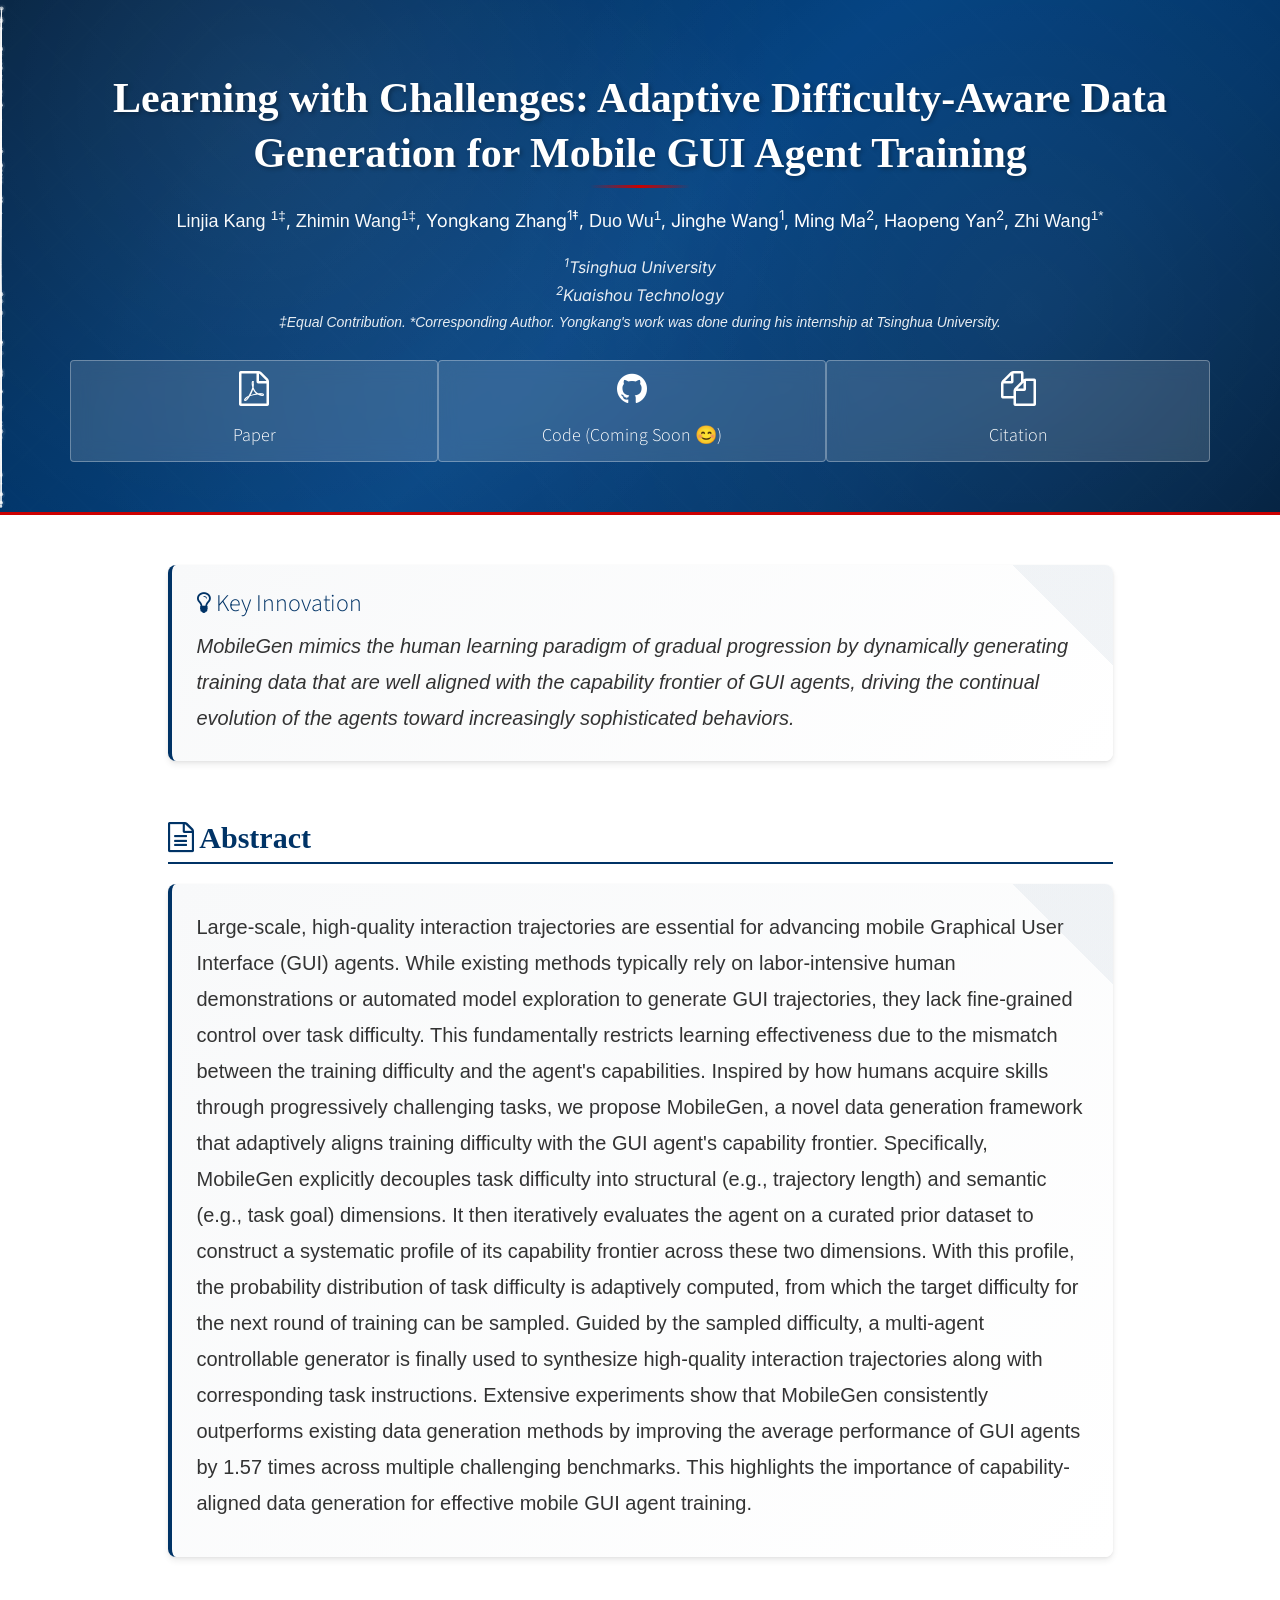
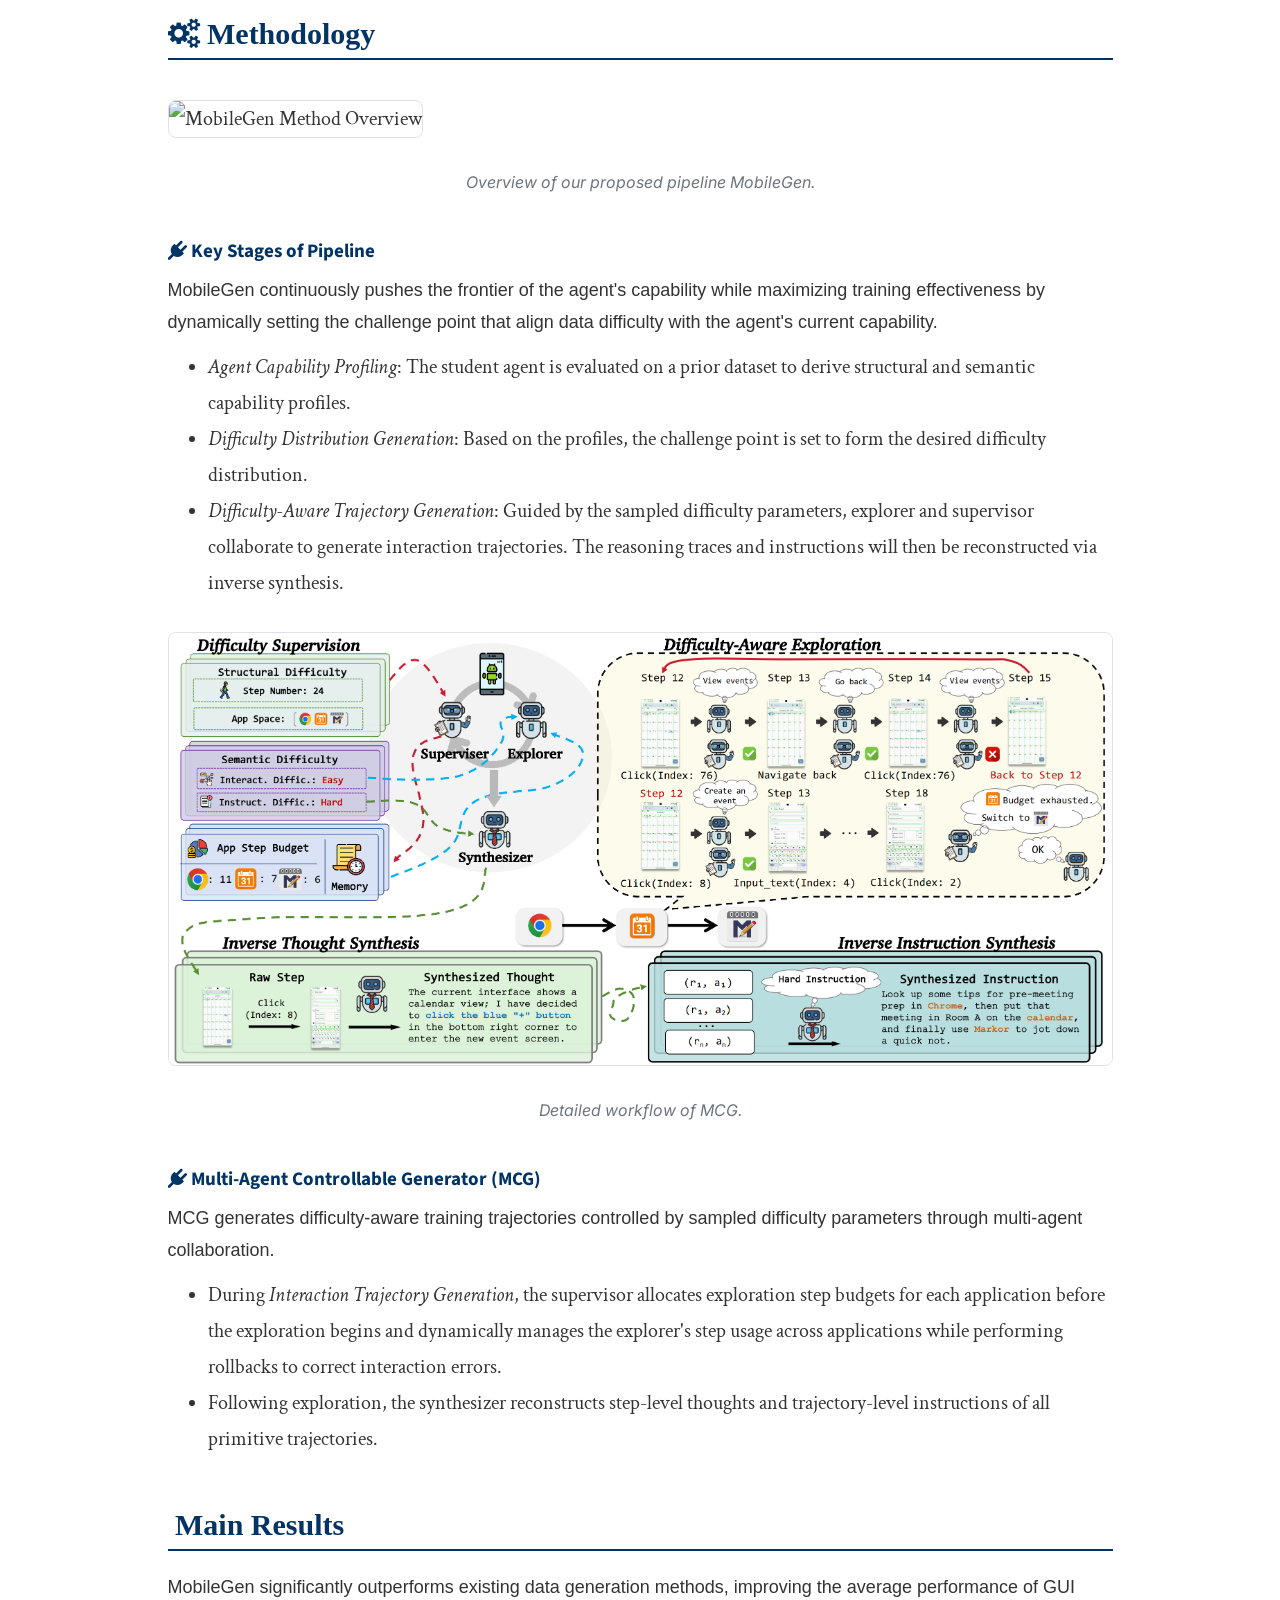
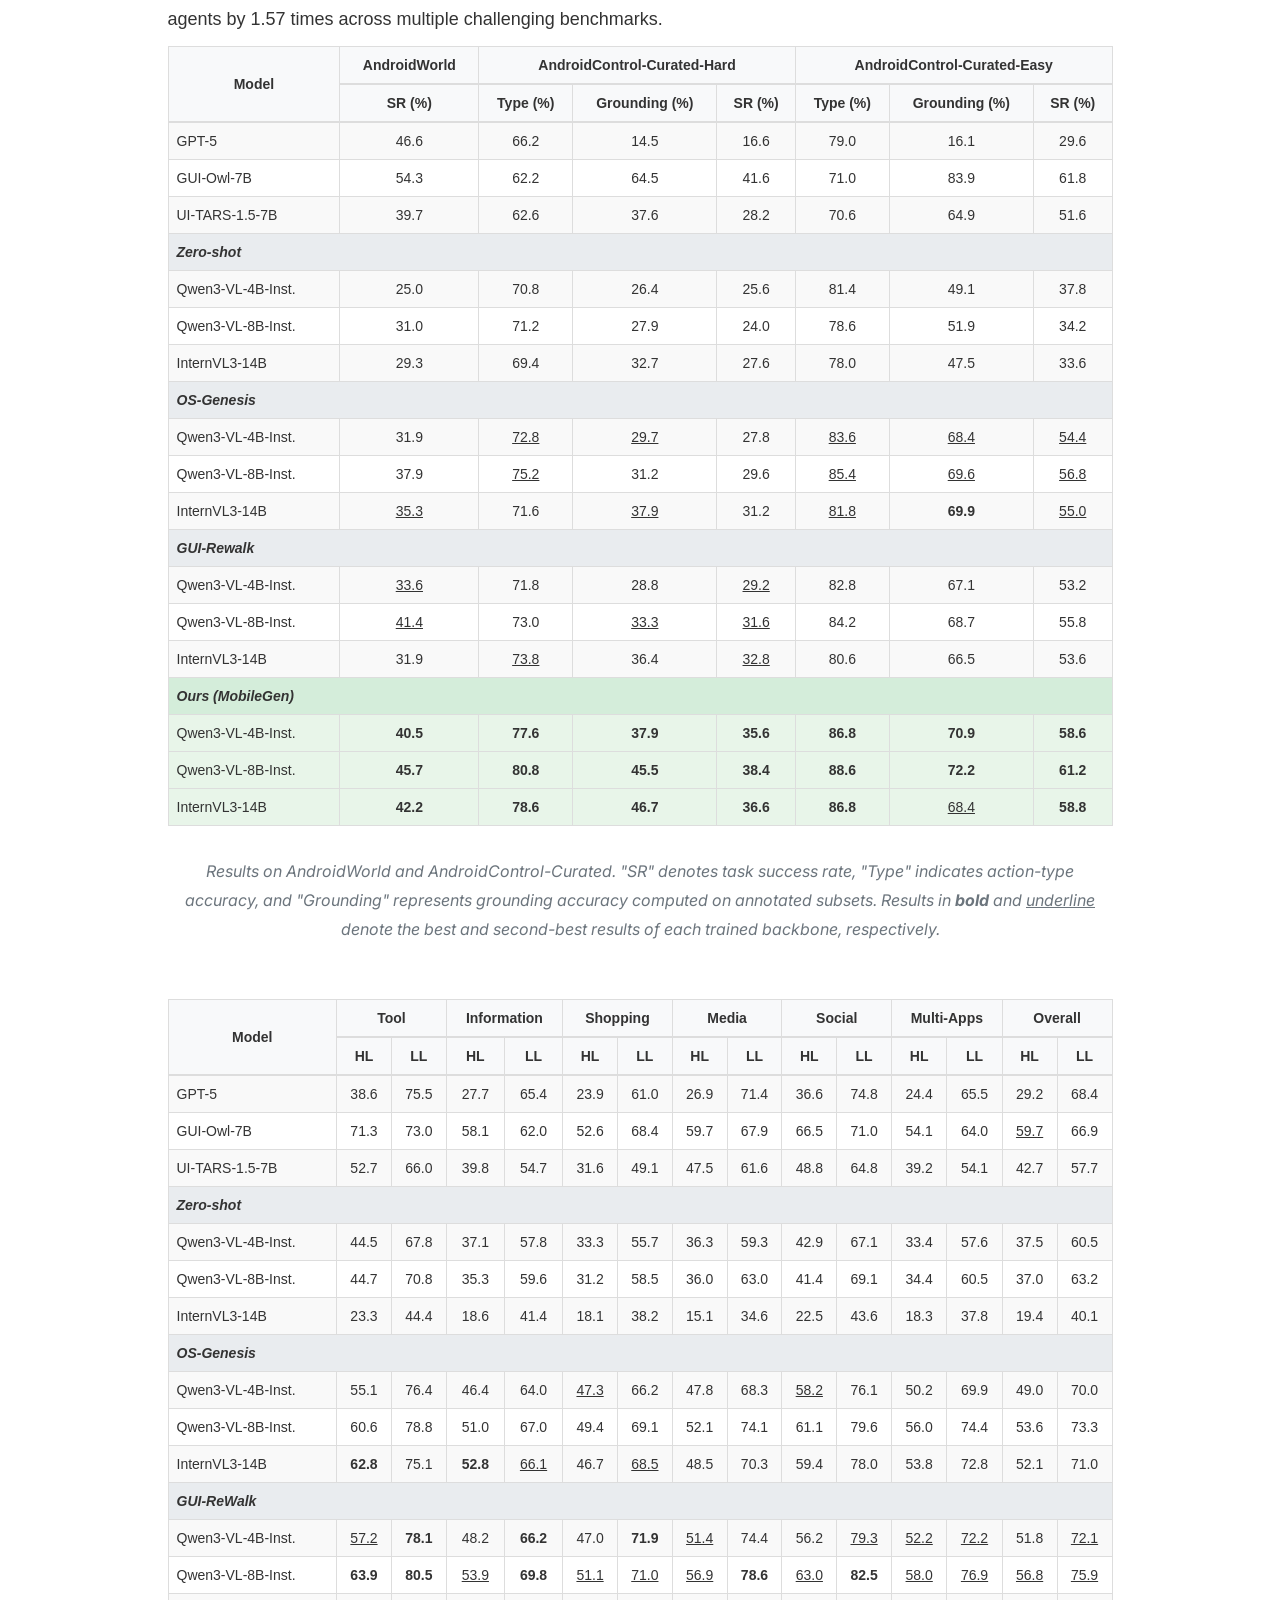
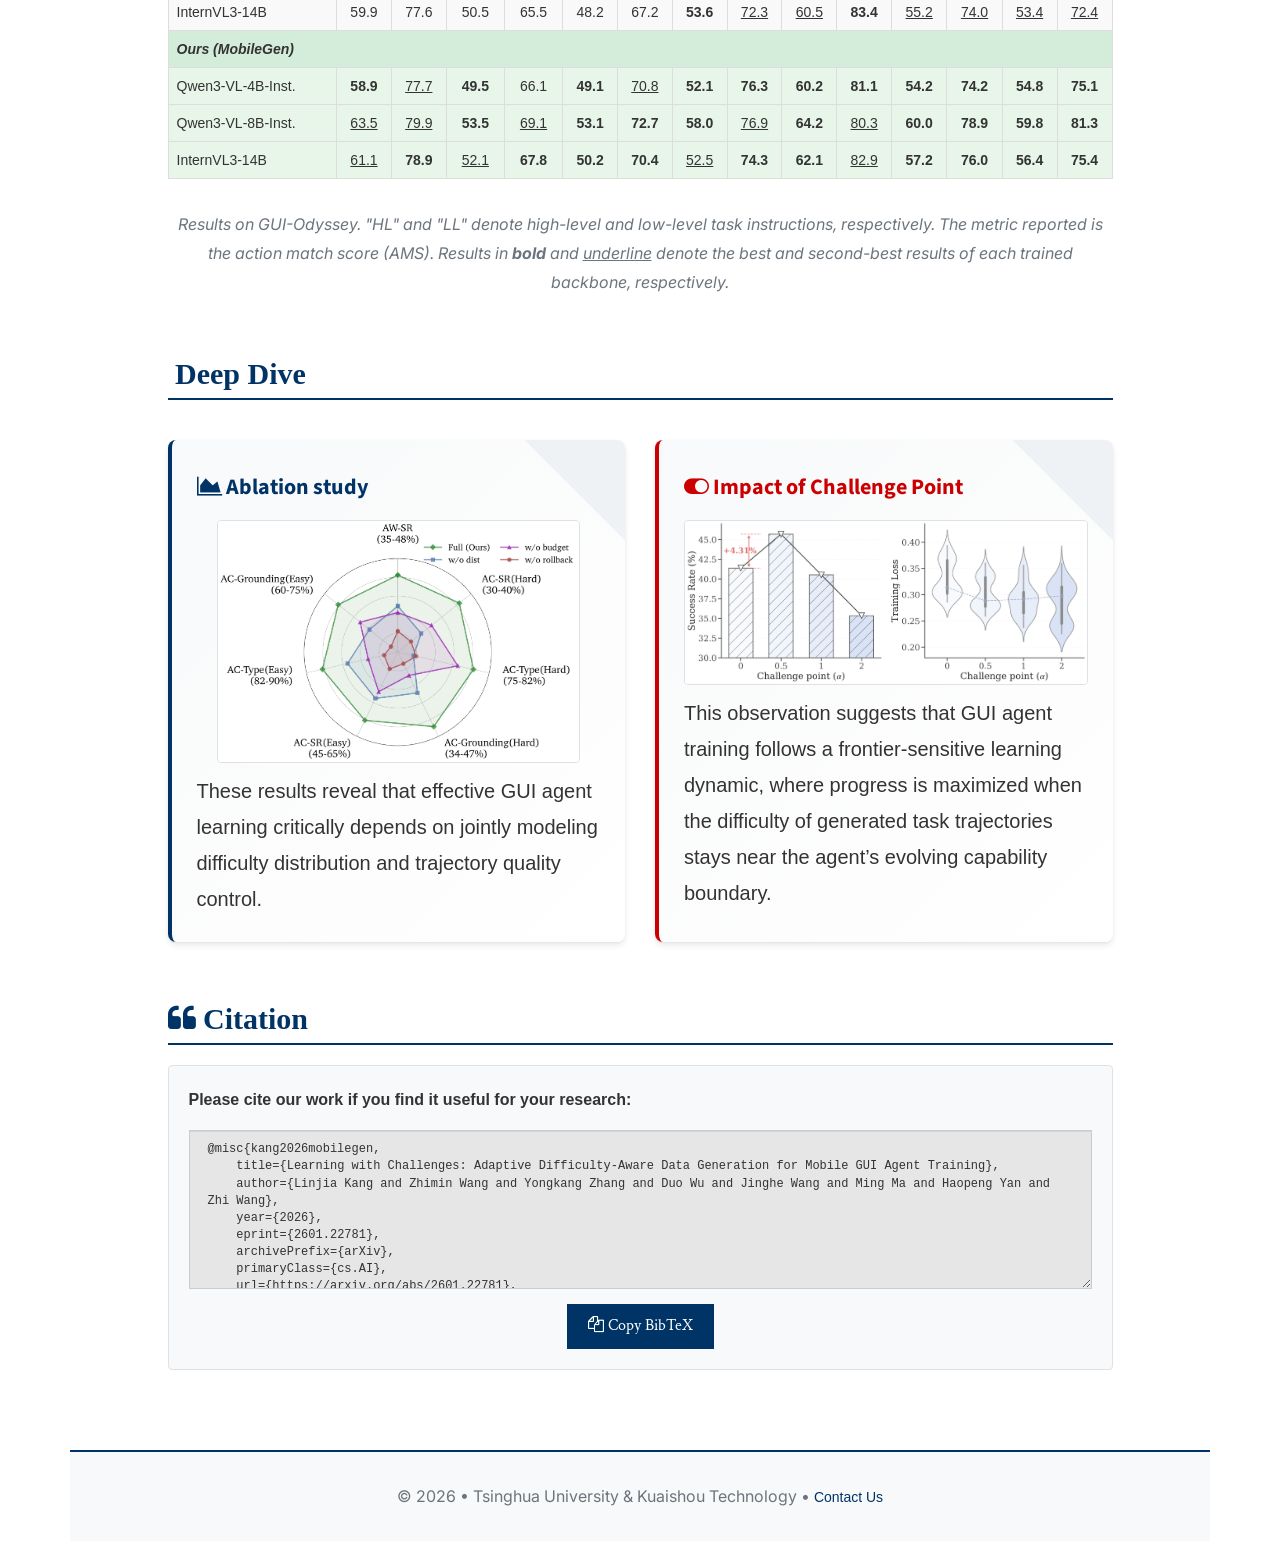
==== commit fff36d61: "update mobilegen page" ====
--- a/papers/mobilegen/index.html
+++ b/papers/mobilegen/index.html
@@ -523,7 +523,7 @@
                         <i class="fa fa-lightbulb-o"></i> Key Innovation
                     </h3>
                     <p class="text-align" style="margin-bottom: 0;">
-                        <i>MobileGen introduces capability-aligned GUI data generation by dynamically matching task difficulty to the agent’s capability frontier, continuously pushing learning toward the optimal challenge point.</i>
+                        <i>MobileGen mimics the human learning paradigm of gradual progression by dynamically generating training data that are well aligned with the capability frontier of GUI agents, driving the continual evolution of the agents toward increasingly sophisticated behaviors.</i>
                     </p>
                 </div>
                 <!-- <img src="img/key_finding.gif" alt="Trailblazer Framework Overview" width="100%" style="border: 1px solid var(--border-gray); border-radius: 8px; box-shadow: 0 4px 8px rgba(0,0,0,0.1);"> -->
@@ -597,7 +597,7 @@
                         </p>
                         <ul>
                             <li>During <i>Interaction Trajectory Generation</i>, the supervisor allocates exploration step budgets for each application before the exploration begins and dynamically manages the explorer's step usage across applications while performing rollbacks to correct interaction errors.</li>
-                            <li>Following exploration, the synthesizer reconstructs step-level thoughts and trajectory-level instructions.</li>
+                            <li>Following exploration, the synthesizer reconstructs step-level thoughts and trajectory-level instructions of all primitive trajectories.</li>
                         </ul>
                     </div>
                 </div>
@@ -955,7 +955,7 @@
                                 <img src="img/ablation_01.png" alt="Ablation Study" width="90%" style="border: 1px solid var(--border-gray); border-radius: 4px; margin: 10px 0;">
                             </div>
                             <p class="text-align" style="margin-bottom: 0;">
-                                Removing customized difficulty distribution (wo/dist) or disabling difficulty control mechanisms (wo/budget and wo/rollback) consistently leads to performance degradation across benchmarks, highlighting the necessity of all components.
+                                These results reveal that effective GUI agent learning critically depends on jointly modeling difficulty distribution and trajectory quality control.
                             </p>
                         </div>
                     </div>
@@ -966,7 +966,7 @@
                             </h4>
                             <img src="img/point_01.png" alt="Impact of Challenge Point" width="100%" style="border: 1px solid var(--border-gray); border-radius: 4px; margin: 10px 0;">
                             <p class="text-align" style="margin-bottom: 0;">
-                                We evaluate the effect of the challenge point α across a range from α = 0 (trivial) to α = 2 (hard). The results show that overly easy or excessively difficult settings lead to suboptimal learning, highlighting the importance of aligning data generation with the agent’s current capability boundary in our difficulty-aware framework.
+                                This observation suggests that GUI agent training follows a frontier-sensitive learning dynamic, where progress is maximized when the difficulty of generated task trajectories stays near the agent’s evolving capability boundary.
                             </p>
                         </div>
                     </div>
@@ -983,7 +983,7 @@
                 <div class="citation-text">
                     <p style="margin-bottom: 15px; font-size: 16px;"><b>Please cite our work if you find it useful for your research:</b></p>
                     <div class="form-group">
-                        <textarea id="bibtex" class="form-control" rows="8" readonly style="font-family: 'Courier New', monospace; font-size: 8px !important;">
+                        <textarea id="bibtex" class="form-control" rows="8" readonly style="font-family: 'Courier New', monospace; font-size: 12px !important;">
 @misc{kang2026mobilegen,
     title={Learning with Challenges: Adaptive Difficulty-Aware Data Generation for Mobile GUI Agent Training}, 
     author={Linjia Kang and Zhimin Wang and Yongkang Zhang and Duo Wu and Jinghe Wang and Ming Ma and Haopeng Yan and Zhi Wang},
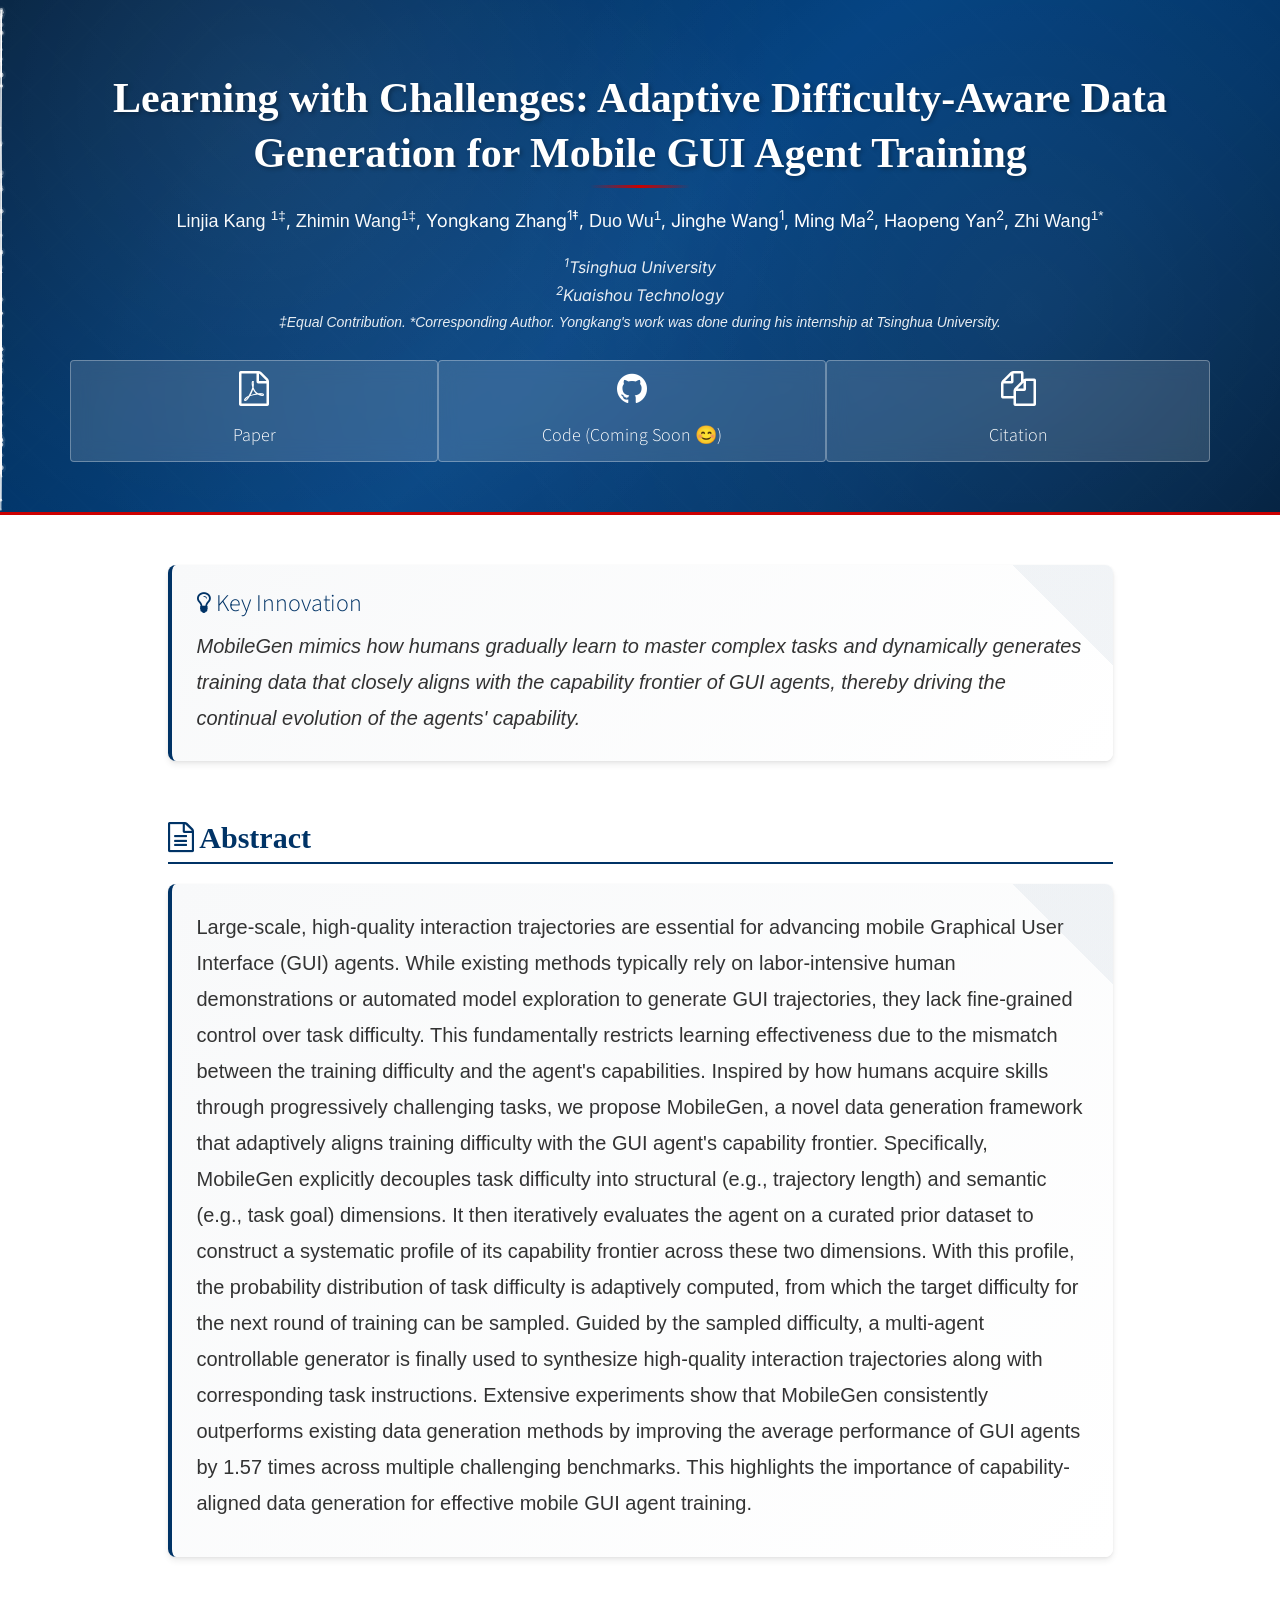
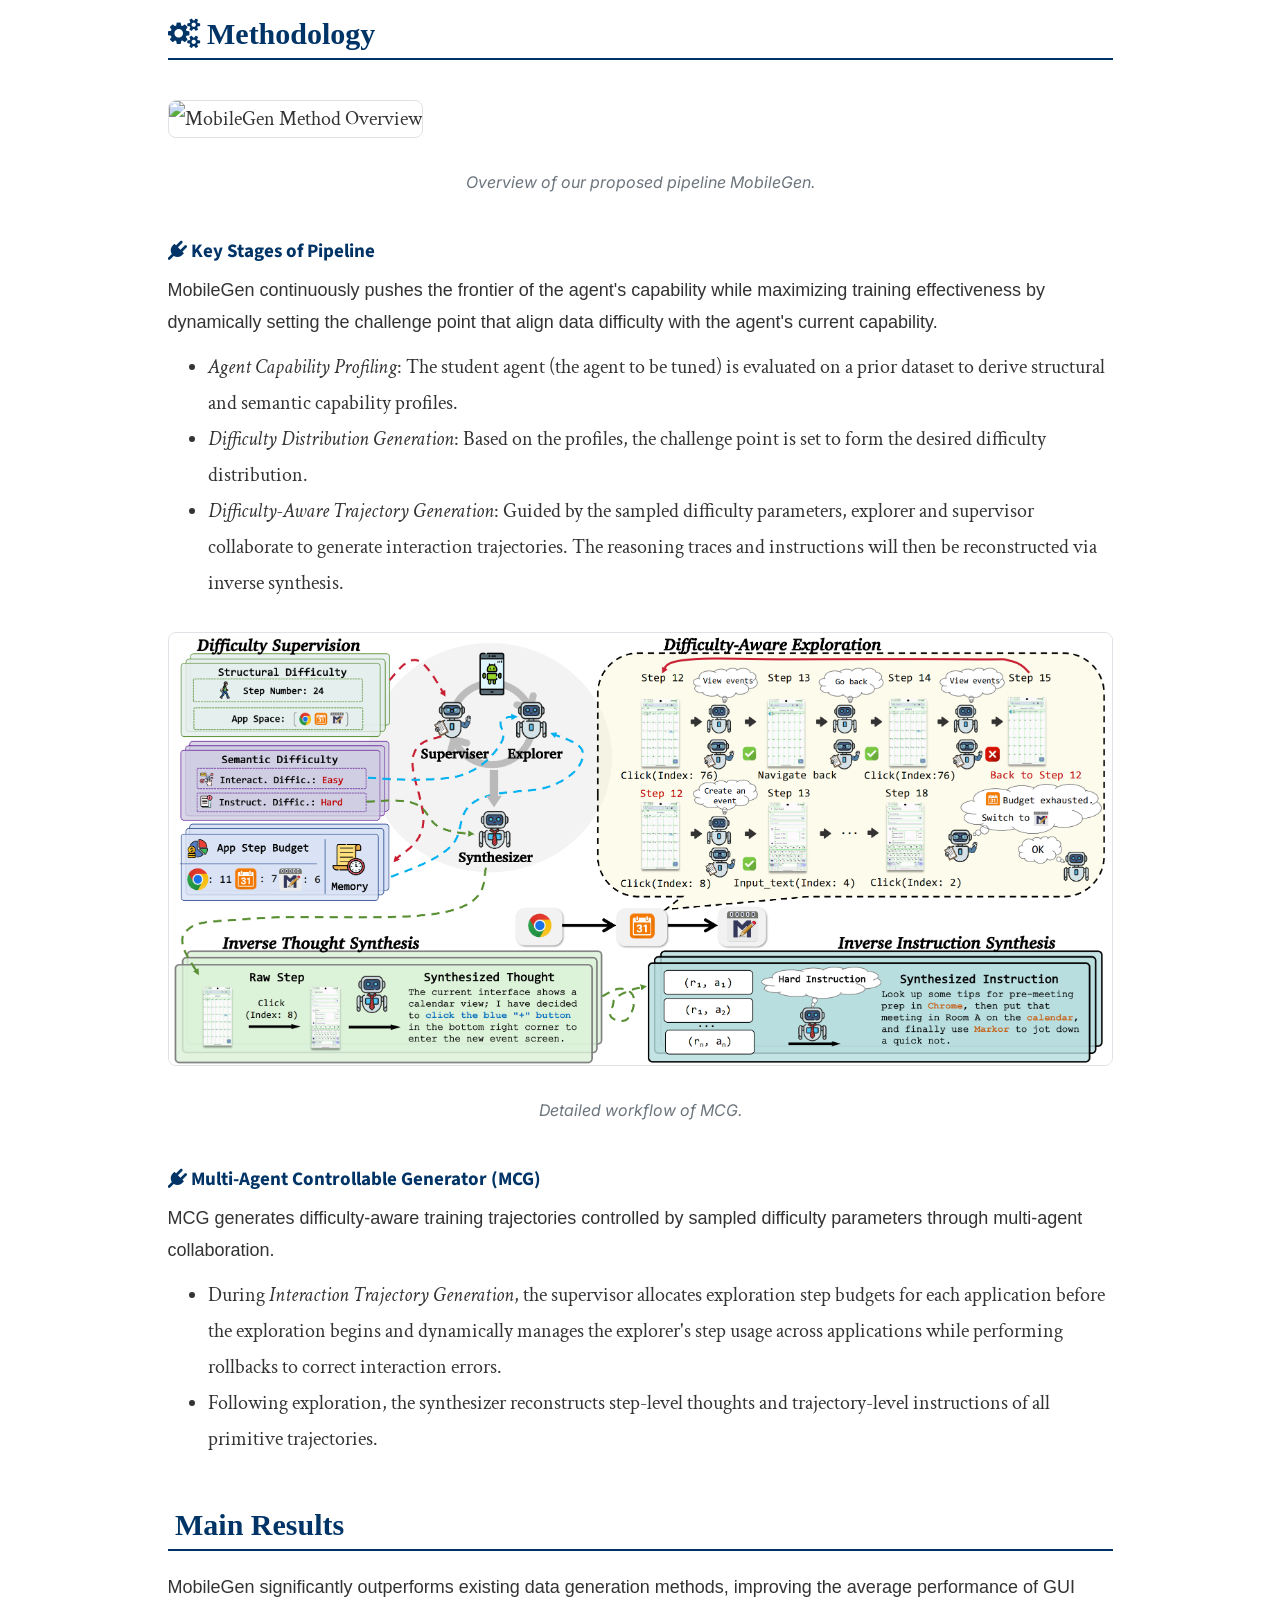
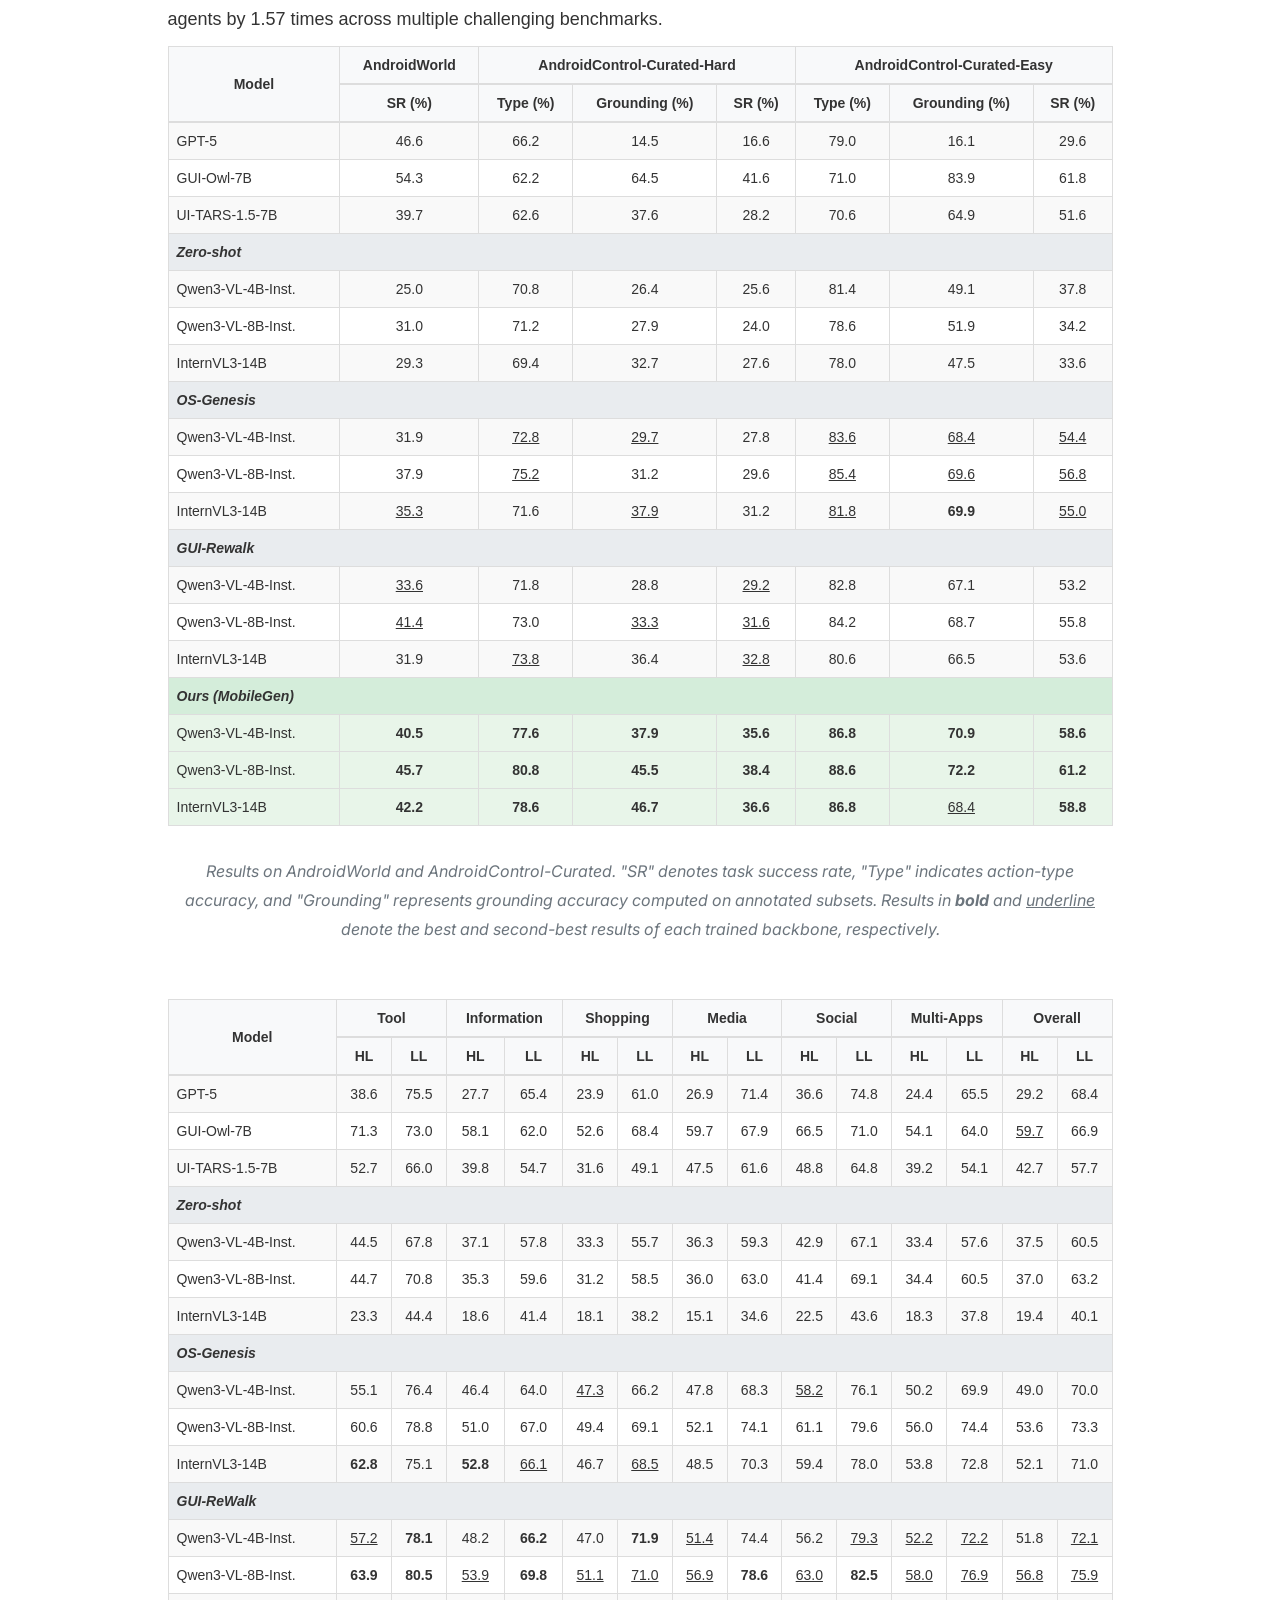
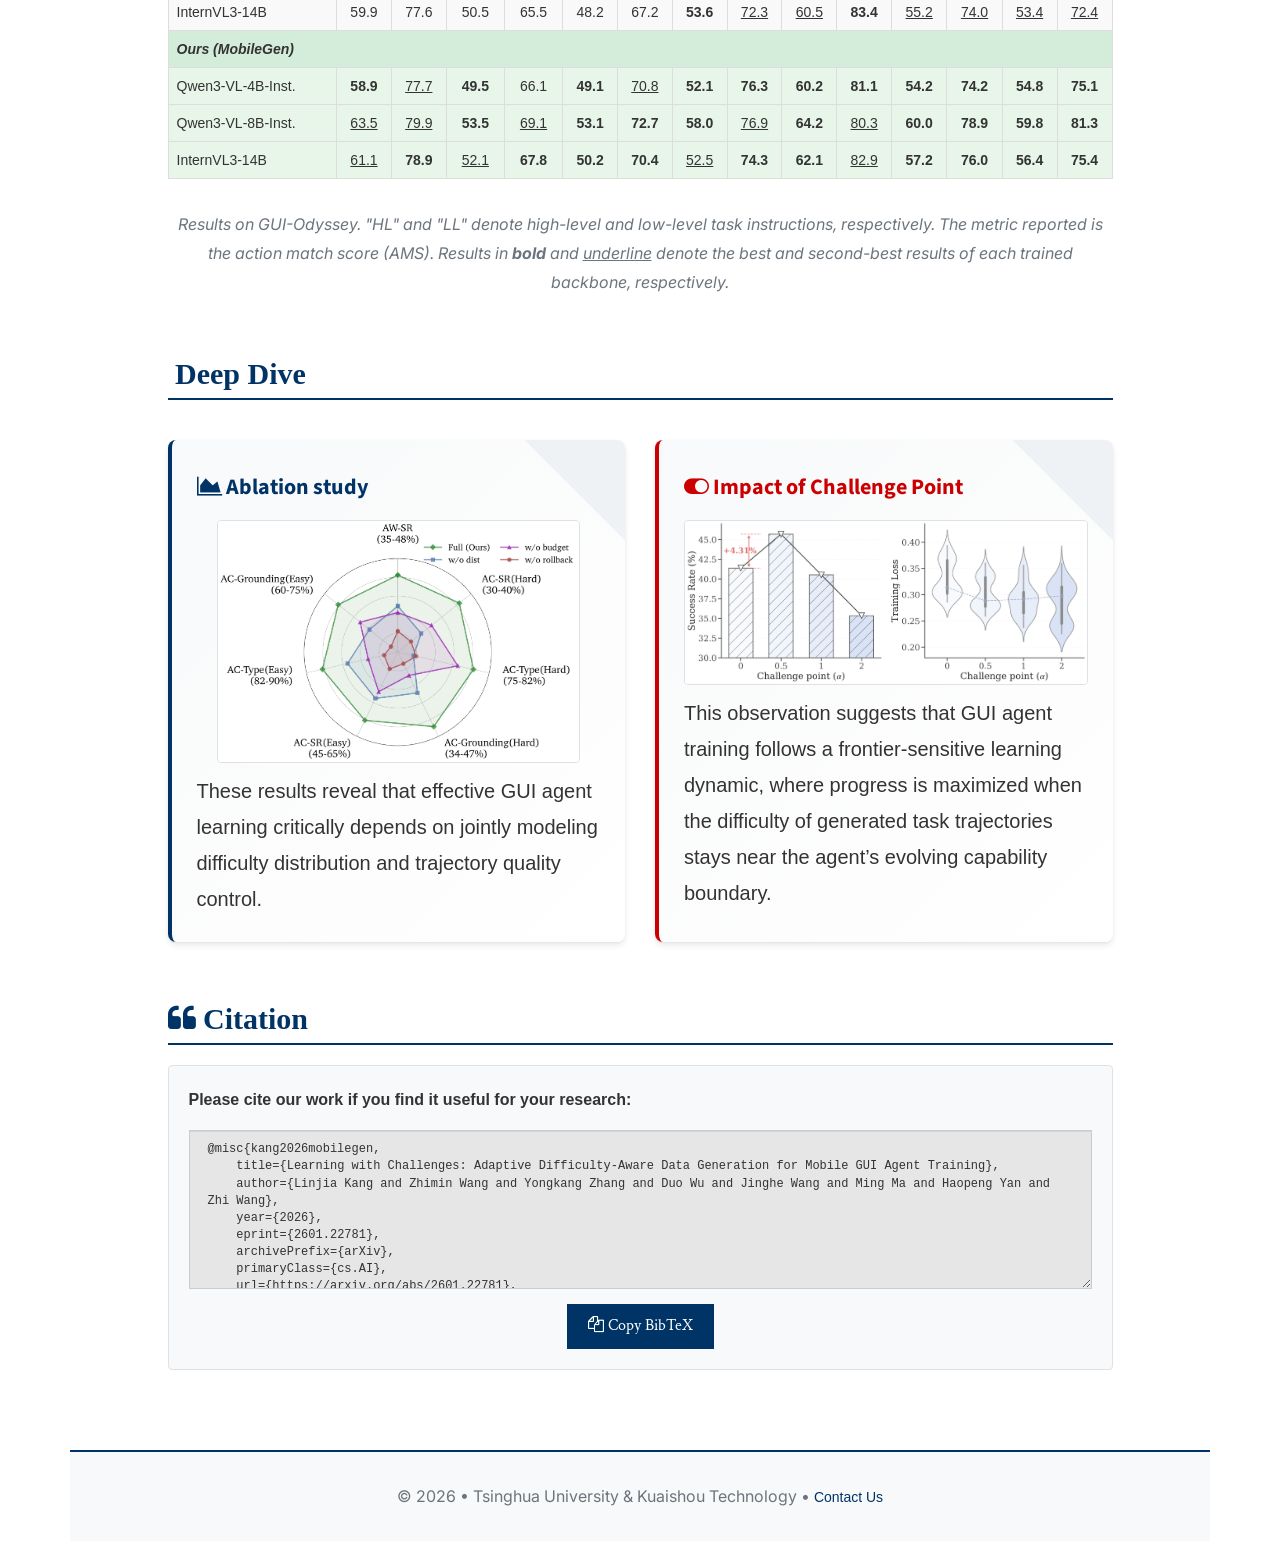
==== commit 5b8bb09f: "update mobilegen page" ====
--- a/papers/mobilegen/index.html
+++ b/papers/mobilegen/index.html
@@ -523,7 +523,7 @@
                         <i class="fa fa-lightbulb-o"></i> Key Innovation
                     </h3>
                     <p class="text-align" style="margin-bottom: 0;">
-                        <i>MobileGen mimics the human learning paradigm of gradual progression by dynamically generating training data that are well aligned with the capability frontier of GUI agents, driving the continual evolution of the agents toward increasingly sophisticated behaviors.</i>
+                        <i>MobileGen mimics how humans gradually learn to master complex tasks and dynamically generates training data that closely aligns with the capability frontier of GUI agents, thereby driving the continual evolution of the agents' capability.</i>
                     </p>
                 </div>
                 <!-- <img src="img/key_finding.gif" alt="Trailblazer Framework Overview" width="100%" style="border: 1px solid var(--border-gray); border-radius: 8px; box-shadow: 0 4px 8px rgba(0,0,0,0.1);"> -->
@@ -571,7 +571,7 @@
                             MobileGen continuously pushes the frontier of the agent's capability while maximizing training effectiveness by dynamically setting the challenge point that align data difficulty with the agent's current capability.
                         </p>
                         <ul>
-                            <li><i>Agent Capability Profiling</i>: The student agent is evaluated on a prior dataset to derive structural and semantic capability profiles.</li>
+                            <li><i>Agent Capability Profiling</i>: The student agent (the agent to be tuned) is evaluated on a prior dataset to derive structural and semantic capability profiles.</li>
                             <li><i>Difficulty Distribution Generation</i>: Based on the profiles, the challenge point is set to form the desired difficulty distribution. </li>
                             <li><i>Difficulty-Aware Trajectory Generation</i>: Guided by the sampled difficulty parameters, explorer and supervisor collaborate to generate interaction trajectories. The reasoning traces and instructions will then be reconstructed via inverse synthesis.</li>
                         </ul>
